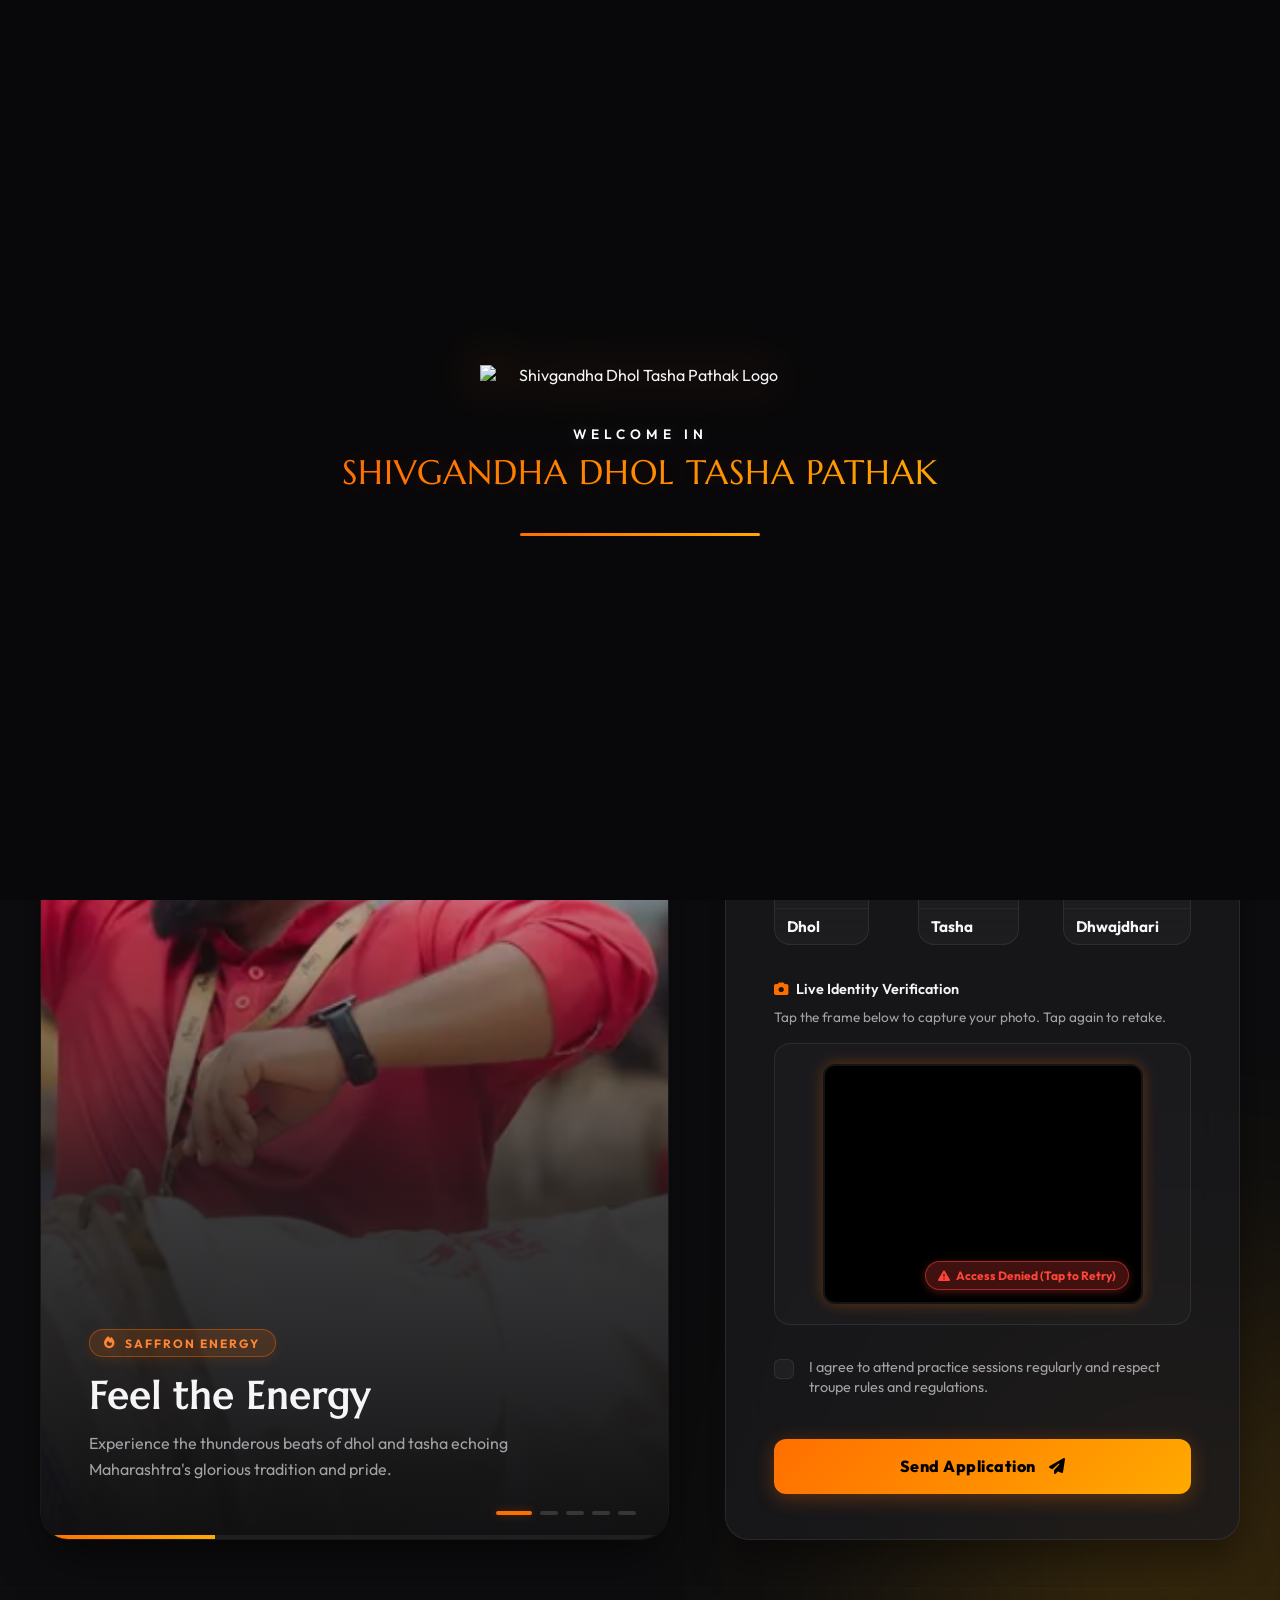
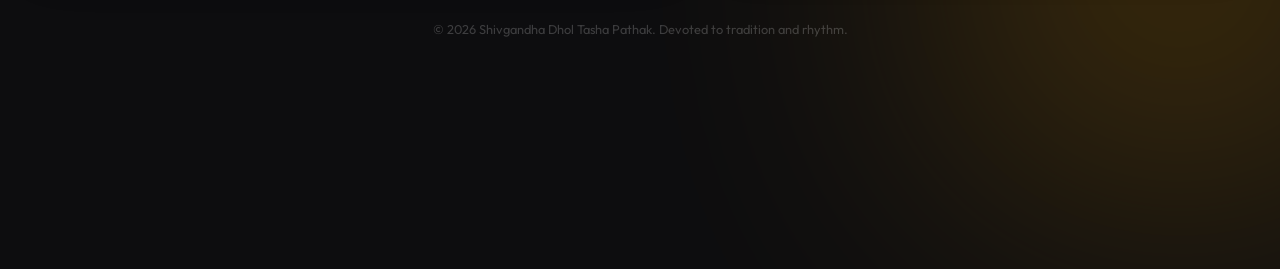
==== public/index.html @ 8b57961d "feat: add premium interactive image carousel to homepage" ====
<!DOCTYPE html>
<html lang="en">
<head>
    <meta charset="UTF-8">
    <meta name="viewport" content="width=device-width, initial-scale=1.0">
    <title>Shivgandha Dhol Tasha Pathak - Enrollment</title>
    <!-- PWA Config -->
    <link rel="manifest" href="/manifest.json">
    <meta name="theme-color" content="#ff6f00">
    <meta name="apple-mobile-web-app-capable" content="yes">
    <meta name="apple-mobile-web-app-status-bar-style" content="black-translucent">
    <meta name="apple-mobile-web-app-title" content="Shivgandha">
    <link rel="apple-touch-icon" href="images/logo.png">
    
    <!-- Google Fonts for Traditional & Modern mix -->
    <link rel="preconnect" href="https://fonts.googleapis.com">
    <link rel="preconnect" href="https://fonts.gstatic.com" crossorigin>
    <link href="https://fonts.googleapis.com/css2?family=Marcellus&family=Outfit:wght@300;400;600;800&display=swap" rel="stylesheet">
    <!-- FontAwesome for icons -->
    <link rel="stylesheet" href="https://cdnjs.cloudflare.com/ajax/libs/font-awesome/6.4.0/css/all.min.css">
    <link rel="stylesheet" href="style.css">
</head>
<body>
    <!-- Preloader Screen -->
    <div id="preloader">
        <div class="preloader-content">
            <div class="preloader-visual">
                <img src="images/logo.png" alt="Shivgandha Dhol Tasha Pathak Logo" class="preloader-logo">
            </div>
            <h1 class="welcome-text">
                <span class="welcome-sub">welcome in</span>
                <span class="welcome-main">SHIVGANDHA DHOL TASHA PATHAK</span>
            </h1>
            <div class="preloader-bar">
                <div class="preloader-bar-fill"></div>
            </div>
        </div>
    </div>

    <!-- Background Animated Elements -->
    <div class="bg-glow orange-glow"></div>
    <div class="bg-glow gold-glow"></div>

    <!-- Navigation -->
    <nav>
        <div class="nav-container">
            <div class="logo">
                <img src="images/logo.png" alt="Shivgandha Logo" class="nav-logo">
                <span class="logo-text">SHIVGANDHA</span>
            </div>
            <a href="admin.html" class="admin-link">
                <i class="fa-solid fa-user-shield"></i> <span>Admin Portal</span>
            </a>
        </div>
    </nav>

    <!-- Main Container -->
    <main class="container">
        <div class="homepage-layout">
            <!-- Left Column: Carousel -->
            <div class="carousel-section">
                <div class="hero-carousel" id="homepage-carousel">
                    <!-- Carousel Slides -->
                    <div class="carousel-slides">
                        <!-- Slide 1 -->
                        <div class="carousel-slide active">
                            <img src="images/carousel-1.png" alt="Shivgandha Dhol Player">
                            <div class="slide-overlay">
                                <div class="slide-content">
                                    <span class="slide-tag"><i class="fa-solid fa-fire"></i> Saffron Energy</span>
                                    <h3>Feel the Energy</h3>
                                    <p>Experience the thunderous beats of dhol and tasha echoing Maharashtra's glorious tradition and pride.</p>
                                </div>
                            </div>
                        </div>

                        <!-- Slide 2 -->
                        <div class="carousel-slide">
                            <img src="images/carousel-2.png" alt="Shivgandha Tasha Player">
                            <div class="slide-overlay">
                                <div class="slide-content">
                                    <span class="slide-tag"><i class="fa-solid fa-drum"></i> Rhythmic Beats</span>
                                    <h3>Rhythms of Shivgandha</h3>
                                    <p>Devoted to heritage and rhythmic synchronization that ignites the heart and soul of the crowd.</p>
                                </div>
                            </div>
                        </div>

                        <!-- Slide 3 -->
                        <div class="carousel-slide">
                            <img src="images/carousel-3.png" alt="Shivgandha Troupe Member">
                            <div class="slide-overlay">
                                <div class="slide-content">
                                    <span class="slide-tag"><i class="fa-solid fa-award"></i> Cultural Legacy</span>
                                    <h3>Join the Brotherhood</h3>
                                    <p>Become part of a tight-knit family of traditional musicians, learning and performing at grand stages.</p>
                                </div>
                            </div>
                        </div>

                        <!-- Slide 4 -->
                        <div class="carousel-slide">
                            <img src="images/carousel-4.png" alt="Shivgandha Narayanakar Dhol">
                            <div class="slide-overlay">
                                <div class="slide-content">
                                    <span class="slide-tag"><i class="fa-solid fa-meteor"></i> Power of Beats</span>
                                    <h3>Drum with Passion</h3>
                                    <p>Unleash your passion, master the beats of standard talas, and play with absolute synchronization.</p>
                                </div>
                            </div>
                        </div>

                        <!-- Slide 5 -->
                        <div class="carousel-slide">
                            <img src="images/carousel-5.png" alt="Shivgandha Women Dhol Pathak">
                            <div class="slide-overlay">
                                <div class="slide-content">
                                    <span class="slide-tag"><i class="fa-solid fa-users"></i> Unity & Pride</span>
                                    <h3>Together in Rhythm</h3>
                                    <p>Celebrating Maharashtrian cultural heritage together as one massive, passionate family.</p>
                                </div>
                            </div>
                        </div>
                    </div>
                    
                    <!-- Navigation Controls -->
                    <button type="button" class="carousel-control prev" aria-label="Previous Slide">
                        <i class="fa-solid fa-chevron-left"></i>
                    </button>
                    <button type="button" class="carousel-control next" aria-label="Next Slide">
                        <i class="fa-solid fa-chevron-right"></i>
                    </button>
                    
                    <!-- Autoplay Progress Indicator -->
                    <div class="carousel-progress-bar">
                        <div class="carousel-progress-fill" id="carousel-progress"></div>
                    </div>

                    <!-- Slide Bullet Indicators -->
                    <div class="carousel-indicators">
                        <span class="indicator active" data-slide="0"></span>
                        <span class="indicator" data-slide="1"></span>
                        <span class="indicator" data-slide="2"></span>
                        <span class="indicator" data-slide="3"></span>
                        <span class="indicator" data-slide="4"></span>
                    </div>
                </div>
            </div>

            <!-- Right Column: Enrollment Form -->
            <div class="form-section">
                <div class="enrollment-card">
                    <div class="card-header">
                        <h2>Join the Legacy</h2>
                        <h1>SHIVGANDHA DHOL TASHA PATHAK</h1>
                        <p>Register yourself to be a part of Maharashtra's grandest traditional musical troupe. Feel the energy, drum the beats!</p>
                    </div>

                    <!-- Form -->
                    <form id="enrollment-form" novalidate>
                        <!-- Name Input -->
                        <div class="input-group">
                            <label for="name"><i class="fa-solid fa-user"></i> Full Name</label>
                            <input type="text" id="name" name="name" placeholder="Enter your full name" required autocomplete="off">
                            <span class="error-msg" id="name-error">Please enter your name</span>
                        </div>

                        <!-- WhatsApp Contact Input -->
                        <div class="input-group">
                            <label for="contact"><i class="fa-brands fa-whatsapp"></i> WhatsApp Number</label>
                            <input type="tel" id="contact" name="contact" placeholder="Enter 10-digit number" required autocomplete="off" maxlength="10">
                            <span class="error-msg" id="contact-error">Please enter a valid 10-digit WhatsApp number</span>
                        </div>

                        <!-- Age & Gender Row -->
                        <div class="form-row">
                            <!-- Age Input -->
                            <div class="input-group age-group">
                                <label for="age"><i class="fa-solid fa-calendar-days"></i> Age</label>
                                <input type="number" id="age" name="age" min="10" max="80" placeholder="Age" required>
                                <span class="error-msg" id="age-error">Age (10 - 80)</span>
                            </div>

                            <!-- Gender Selection -->
                            <div class="input-group gender-group">
                                <label><i class="fa-solid fa-venus-mars"></i> Gender</label>
                                <div class="gender-options">
                                    <label class="gender-radio">
                                        <input type="radio" name="gender" value="Male" required checked>
                                        <span class="radio-btn">Male</span>
                                    </label>
                                    <label class="gender-radio">
                                        <input type="radio" name="gender" value="Female">
                                        <span class="radio-btn">Female</span>
                                    </label>
                                </div>
                            </div>
                        </div>

                        <!-- Parent's Number & Blood Group Row -->
                        <div class="form-row">
                            <!-- Parent Number Input -->
                            <div class="input-group parent-group">
                                <label for="parent-contact"><i class="fa-solid fa-phone"></i> Parent's Number</label>
                                <input type="tel" id="parent-contact" name="parentContact" placeholder="Enter 10-digit number" required autocomplete="off" maxlength="10">
                                <span class="error-msg" id="parent-contact-error">Please enter a valid 10-digit number</span>
                            </div>

                            <!-- Blood Group Dropdown -->
                            <div class="input-group blood-group">
                                <label for="blood-group"><i class="fa-solid fa-droplet"></i> Blood Group</label>
                                <select id="blood-group" name="bloodGroup" required>
                                    <option value="" disabled selected>Select</option>
                                    <option value="A+">A+</option>
                                    <option value="A-">A-</option>
                                    <option value="B+">B+</option>
                                    <option value="B-">B-</option>
                                    <option value="AB+">AB+</option>
                                    <option value="AB-">AB-</option>
                                    <option value="O+">O+</option>
                                    <option value="O-">O-</option>
                                </select>
                                <span class="error-msg" id="blood-group-error">Please select blood group</span>
                            </div>
                        </div>

                        <!-- Instrument Selection with Photos -->
                        <div class="input-group">
                            <label><i class="fa-solid fa-drum"></i> Choose Instrument</label>
                            <div class="instrument-selector-grid">
                                <label class="instrument-card-option">
                                    <input type="radio" name="instrument" value="Dhol" required>
                                    <div class="instrument-card-content">
                                        <div class="instrument-image-container">
                                            <img src="images/dhol.jpg" alt="Dhol Player">
                                        </div>
                                        <div class="instrument-info">
                                            <span class="instrument-title">Dhol</span>
                                        </div>
                                        <div class="checked-badge"><i class="fa-solid fa-circle-check"></i></div>
                                    </div>
                                </label>
                                <label class="instrument-card-option">
                                    <input type="radio" name="instrument" value="Tasha" required>
                                    <div class="instrument-card-content">
                                        <div class="instrument-image-container">
                                            <img src="images/tasha.jpg" alt="Tasha Player">
                                        </div>
                                        <div class="instrument-info">
                                            <span class="instrument-title">Tasha</span>
                                        </div>
                                        <div class="checked-badge"><i class="fa-solid fa-circle-check"></i></div>
                                    </div>
                                </label>
                                <label class="instrument-card-option">
                                    <input type="radio" name="instrument" value="Dhwajdhari" required>
                                    <div class="instrument-card-content">
                                        <div class="instrument-image-container">
                                            <img src="images/dhwajdhari.jpg" alt="Dhwajdhari Player">
                                        </div>
                                        <div class="instrument-info">
                                            <span class="instrument-title">Dhwajdhari</span>
                                        </div>
                                        <div class="checked-badge"><i class="fa-solid fa-circle-check"></i></div>
                                    </div>
                                </label>
                            </div>
                            <span class="error-msg" id="instrument-error">Please select an instrument</span>
                        </div>

                        <!-- Live Identity Verification (Camera) -->
                        <div class="input-group camera-verification-group" id="camera-section">
                            <label><i class="fa-solid fa-camera"></i> Live Identity Verification</label>
                            <p class="camera-info-text">Tap the frame below to capture your photo. Tap again to retake.</p>
                            
                            <div class="camera-widget-container">
                                <!-- Unified Interactive Frame -->
                                <div class="video-preview-wrapper active" id="camera-container-box" style="cursor: pointer; width: 100%; max-width: 320px; height: 240px; border-radius: 12px; border: 2px solid var(--border-color); overflow: hidden; position: relative; background: #000; display: flex; justify-content: center; align-items: center; box-shadow: 0 0 15px var(--saffron-glow);">
                                    <!-- Live Video Stream -->
                                    <video id="camera-stream" autoplay playsinline muted style="width: 100%; height: 100%; object-fit: cover; transform: scaleX(-1); display: block;"></video>
                                    
                                    <!-- Captured Image overlay (hidden initially) -->
                                    <img id="captured-photo" alt="Captured Identity Preview" style="width: 100%; height: 100%; object-fit: cover; display: none; position: absolute; top: 0; left: 0; z-index: 15;">
                                    
                                    <!-- Scanner guide overlay -->
                                    <div class="scanner-guide" id="scanner-overlay" style="position: absolute; top: 0; left: 0; width: 100%; height: 100%; pointer-events: none; display: flex; justify-content: center; align-items: center; z-index: 10;">
                                        <div class="scan-frame"></div>
                                        <div class="scan-laser"></div>
                                    </div>
                                    
                                    <!-- Floating Status Badge -->
                                    <div class="captured-badge-label" id="camera-status-badge" style="position: absolute; bottom: 12px; right: 12px; z-index: 20; background: rgba(0, 0, 0, 0.65); backdrop-filter: blur(4px); border: 1px solid var(--gold-glow); color: var(--gold); padding: 0.35rem 0.75rem; border-radius: 50px; font-size: 0.75rem; font-weight: 700; display: flex; align-items: center; gap: 0.35rem; pointer-events: none; transition: all 0.3s ease;">
                                        <i class="fa-solid fa-hand-pointer"></i> Tap to Capture
                                    </div>
                                </div>

                                <!-- Hidden canvas for capturing frame -->
                                <canvas id="capture-canvas" style="display: none;"></canvas>
                            </div>
                            
                            <!-- Hidden input to store image data URL -->
                            <input type="hidden" id="photo-data" name="photo" required>
                            <span class="error-msg" id="photo-error">Identity verification photo is required</span>
                        </div>

                        <!-- Terms and Conditions -->
                        <div class="input-group terms-group">
                            <label class="checkbox-container">
                                <input type="checkbox" id="terms" name="terms" required>
                                <span class="checkmark"></span>
                                <span class="terms-text">I agree to attend practice sessions regularly and respect troupe rules and regulations.</span>
                            </label>
                            <span class="error-msg" id="terms-error">You must accept the terms to enroll</span>
                        </div>

                        <!-- Submit Button -->
                        <button type="submit" class="submit-btn" id="submit-btn">
                            <span>Send Application</span>
                            <i class="fa-solid fa-paper-plane"></i>
                        </button>
                    </form>
                </div>
            </div>
        </div>
    </main>

    <!-- Success Modal Popup -->
    <div class="modal-overlay" id="success-modal">
        <div class="success-card">
            <div class="success-icon-wrapper">
                <div class="success-circle">
                    <i class="fa-solid fa-check"></i>
                </div>
                <!-- Saffron flag animation background -->
                <span class="decor-flag">🚩</span>
            </div>
            <h2>Jai Shivray!</h2>
            <h3>Thanks for enrolling in SHIVGANDHA DHOL TASHA PATHAK</h3>
            <p>Your application has been received successfully. Our troupe coordinators will contact you soon for the practice schedule.</p>
            <button class="modal-close-btn" id="close-modal-btn">Har Har Mahadev!</button>
        </div>
    </div>

    <!-- Footer -->
    <footer>
        <p>&copy; 2026 Shivgandha Dhol Tasha Pathak. Devoted to tradition and rhythm.</p>
    </footer>

    <script src="main.js"></script>
</body>
</html>
---- public/style.css ----
/* Base Variables & Theme */
:root {
    --bg-dark: #0d0d0f;
    --card-bg: rgba(26, 26, 30, 0.75);
    --border-color: rgba(255, 255, 255, 0.08);
    --text-primary: #f5f5f7;
    --text-secondary: #a1a1a6;
    
    /* Troupe Colors */
    --saffron: #ff6f00;
    --saffron-glow: rgba(255, 111, 0, 0.3);
    --gold: #ffaa00;
    --gold-glow: rgba(255, 170, 0, 0.15);
    
    --success-green: #30d158;
    --error-red: #ff453a;
    
    --font-primary: 'Outfit', sans-serif;
    --font-heading: 'Marcellus', serif;
}

/* Reset and Core Layout */
* {
    margin: 0;
    padding: 0;
    box-sizing: border-box;
    font-family: var(--font-primary);
}

body {
    background-color: var(--bg-dark);
    color: var(--text-primary);
    min-height: 100vh;
    display: flex;
    flex-direction: column;
    overflow-x: hidden;
    position: relative;
}

/* Background Glowing Accents */
.bg-glow {
    position: absolute;
    width: 600px;
    height: 600px;
    border-radius: 50%;
    filter: blur(140px);
    pointer-events: none;
    z-index: 0;
    opacity: 0.45;
}

.orange-glow {
    background: radial-gradient(circle, var(--saffron) 0%, transparent 70%);
    top: -200px;
    left: -200px;
    animation: pulse-glow 10s infinite alternate;
}

.gold-glow {
    background: radial-gradient(circle, var(--gold) 0%, transparent 70%);
    bottom: -200px;
    right: -200px;
    animation: pulse-glow 8s infinite alternate-reverse;
}

@keyframes pulse-glow {
    0% { transform: scale(1) translate(0, 0); opacity: 0.35; }
    100% { transform: scale(1.15) translate(40px, 30px); opacity: 0.55; }
}

/* Navigation Bar */
nav {
    background: rgba(13, 13, 15, 0.8);
    backdrop-filter: blur(12px);
    -webkit-backdrop-filter: blur(12px);
    border-bottom: 1px solid var(--border-color);
    position: sticky;
    top: 0;
    z-index: 100;
    width: 100%;
}

.nav-container {
    max-width: 1200px;
    margin: 0 auto;
    padding: 1rem 2rem;
    display: flex;
    justify-content: space-between;
    align-items: center;
}

.logo {
    display: flex;
    align-items: center;
    gap: 0.5rem;
}

.nav-logo {
    height: 38px;
    width: auto;
    object-fit: contain;
    filter: drop-shadow(0 0 5px rgba(255, 111, 0, 0.35));
    margin-right: 0.15rem;
}

.logo-text {
    font-family: var(--font-heading);
    font-size: 1.7rem;
    letter-spacing: 2px;
    font-weight: bold;
    background: linear-gradient(135deg, var(--saffron), var(--gold));
    -webkit-background-clip: text;
    -webkit-text-fill-color: transparent;
    text-shadow: 0 0 30px rgba(255, 111, 0, 0.2);
}

.admin-link {
    text-decoration: none;
    color: var(--text-primary);
    background: rgba(255, 255, 255, 0.05);
    padding: 0.5rem 1.2rem;
    border-radius: 50px;
    border: 1px solid var(--border-color);
    font-size: 0.9rem;
    font-weight: 600;
    transition: all 0.3s cubic-bezier(0.4, 0, 0.2, 1);
    display: flex;
    align-items: center;
    gap: 0.5rem;
}

.admin-link:hover {
    background: var(--saffron);
    border-color: var(--saffron);
    box-shadow: 0 4px 15px var(--saffron-glow);
    transform: translateY(-2px);
}

/* Main Container & Card */
.container {
    flex: 1;
    display: flex;
    justify-content: center;
    align-items: center;
    padding: 3rem 1.5rem;
    z-index: 10;
}

.enrollment-card {
    background: var(--card-bg);
    backdrop-filter: blur(20px);
    -webkit-backdrop-filter: blur(20px);
    border: 1px solid var(--border-color);
    border-radius: 24px;
    width: 100%;
    max-width: 580px;
    padding: 2.8rem 3rem;
    box-shadow: 0 20px 40px rgba(0, 0, 0, 0.4);
    position: relative;
    overflow: hidden;
}

.enrollment-card::before {
    content: '';
    position: absolute;
    top: 0;
    left: 0;
    width: 100%;
    height: 4px;
    background: linear-gradient(90deg, var(--saffron), var(--gold));
}

.card-header {
    text-align: center;
    margin-bottom: 2.5rem;
}

.card-header h2 {
    font-size: 0.9rem;
    text-transform: uppercase;
    letter-spacing: 4px;
    color: var(--gold);
    margin-bottom: 0.4rem;
    font-weight: 600;
}

.card-header h1 {
    font-family: var(--font-heading);
    font-size: 2.2rem;
    margin-bottom: 1rem;
    font-weight: 500;
    letter-spacing: 1px;
}

.card-header p {
    color: var(--text-secondary);
    font-size: 0.95rem;
    line-height: 1.5;
}

/* Form Styling */
.input-group {
    margin-bottom: 1.6rem;
    display: flex;
    flex-direction: column;
    position: relative;
}

.input-group label {
    font-size: 0.9rem;
    font-weight: 600;
    color: var(--text-primary);
    margin-bottom: 0.6rem;
    display: flex;
    align-items: center;
    gap: 0.5rem;
}

.input-group label i {
    color: var(--saffron);
}

.input-group input[type="text"],
.input-group input[type="number"],
.input-group input[type="tel"],
.input-group select {
    background: rgba(255, 255, 255, 0.04);
    border: 1px solid var(--border-color);
    border-radius: 12px;
    padding: 0.9rem 1.2rem;
    color: var(--text-primary);
    font-size: 1rem;
    width: 100%;
    transition: all 0.3s ease;
    outline: none;
}

.input-group input[type="text"]::placeholder,
.input-group input[type="number"]::placeholder,
.input-group input[type="tel"]::placeholder {
    color: rgba(255, 255, 255, 0.25);
}

.input-group input[type="text"]:focus,
.input-group input[type="number"]:focus,
.input-group input[type="tel"]:focus,
.input-group select:focus {
    background: rgba(255, 255, 255, 0.07);
    border-color: var(--saffron);
    box-shadow: 0 0 0 4px var(--saffron-glow);
}

/* Two-column layout */
.form-row {
    display: flex;
    gap: 1.5rem;
}

.age-group {
    flex: 0.35;
}

.gender-group {
    flex: 0.65;
}

.parent-group {
    flex: 0.65;
}

.blood-group {
    flex: 0.35;
}

/* Gender Selection Styles */
.gender-options {
    display: flex;
    gap: 0.75rem;
    height: 100%;
}

.gender-radio {
    flex: 1;
    cursor: pointer;
}

.gender-radio input[type="radio"] {
    display: none;
}

.gender-radio .radio-btn {
    display: flex;
    justify-content: center;
    align-items: center;
    background: rgba(255, 255, 255, 0.04);
    border: 1px solid var(--border-color);
    color: var(--text-secondary);
    border-radius: 12px;
    padding: 0.9rem 1rem;
    font-size: 0.95rem;
    font-weight: 600;
    text-align: center;
    transition: all 0.3s cubic-bezier(0.4, 0, 0.2, 1);
    user-select: none;
}

.gender-radio input[type="radio"]:checked + .radio-btn {
    background: rgba(255, 111, 0, 0.12);
    border-color: var(--saffron);
    color: var(--saffron);
    box-shadow: 0 0 10px rgba(255, 111, 0, 0.1);
}

/* Instrument Visual Cards Selector */
.instrument-selector-grid {
    display: grid;
    grid-template-columns: repeat(3, 1fr);
    gap: 1rem;
    width: 100%;
}

.instrument-card-option {
    cursor: pointer;
    position: relative;
    display: block;
}

.instrument-card-option input[type="radio"] {
    position: absolute;
    opacity: 0;
    width: 0;
    height: 0;
}

.instrument-card-content {
    background: rgba(255, 255, 255, 0.03);
    border: 1px solid var(--border-color);
    border-radius: 16px;
    overflow: hidden;
    transition: all 0.3s cubic-bezier(0.4, 0, 0.2, 1);
    position: relative;
    height: 100%;
    display: flex;
    flex-direction: column;
}

.instrument-card-option:hover .instrument-card-content {
    background: rgba(255, 255, 255, 0.06);
    border-color: rgba(255, 111, 0, 0.4);
    transform: translateY(-2px);
}

.instrument-image-container {
    width: 100%;
    height: 75px; /* Decreased size */
    overflow: hidden;
    position: relative;
    border-bottom: 1px solid rgba(255, 255, 255, 0.05);
}

.instrument-image-container img {
    width: 100%;
    height: 100%;
    object-fit: cover;
    transition: transform 0.5s ease;
}

.instrument-card-option:hover .instrument-image-container img {
    transform: scale(1.08);
}

.instrument-info {
    padding: 0.5rem 0.75rem; /* Decreased padding */
    display: flex;
    flex-direction: column;
    gap: 0.15rem;
}

.instrument-title {
    font-size: 0.95rem; /* Decreased font size */
    font-weight: 700;
    color: var(--text-primary);
}

.instrument-desc {
    font-size: 0.75rem;
    color: var(--text-secondary);
    line-height: 1.3;
}

.checked-badge {
    position: absolute;
    top: 8px;
    right: 8px;
    background: rgba(13, 13, 15, 0.85);
    border-radius: 50%;
    width: 24px;
    height: 24px;
    display: flex;
    justify-content: center;
    align-items: center;
    color: var(--text-secondary);
    border: 1px solid var(--border-color);
    font-size: 0.85rem;
    opacity: 0;
    transform: scale(0.8);
    transition: all 0.3s cubic-bezier(0.34, 1.56, 0.64, 1);
    z-index: 5;
}

.instrument-card-option input[type="radio"]:checked + .instrument-card-content {
    background: rgba(255, 111, 0, 0.08);
    border-color: var(--saffron);
    box-shadow: 0 0 15px var(--saffron-glow);
}

.instrument-card-option input[type="radio"]:checked + .instrument-card-content .instrument-title {
    color: var(--saffron);
}

.instrument-card-option input[type="radio"]:checked + .instrument-card-content .checked-badge {
    opacity: 1;
    transform: scale(1);
    color: var(--saffron);
    border-color: var(--saffron);
    background: #000;
}

/* Checkbox (Terms and Conditions) */
.terms-group {
    margin-top: 1rem;
    margin-bottom: 2rem;
}

.checkbox-container {
    display: flex;
    align-items: flex-start;
    position: relative;
    padding-left: 2.2rem;
    cursor: pointer;
    font-size: 0.85rem;
    line-height: 1.4;
    color: var(--text-secondary);
    user-select: none;
}

.checkbox-container input {
    position: absolute;
    opacity: 0;
    cursor: pointer;
    height: 0;
    width: 0;
}

.checkmark {
    position: absolute;
    top: 2px;
    left: 0;
    height: 1.25rem;
    width: 1.25rem;
    background-color: rgba(255, 255, 255, 0.04);
    border: 1px solid var(--border-color);
    border-radius: 6px;
    transition: all 0.3s ease;
}

.checkbox-container:hover input ~ .checkmark {
    background-color: rgba(255, 255, 255, 0.08);
    border-color: rgba(255, 255, 255, 0.2);
}

.checkbox-container input:checked ~ .checkmark {
    background-color: var(--saffron);
    border-color: var(--saffron);
}

.checkmark:after {
    content: "";
    position: absolute;
    display: none;
}

.checkbox-container input:checked ~ .checkmark:after {
    display: block;
}

.checkbox-container .checkmark:after {
    left: 7px;
    top: 3px;
    width: 4px;
    height: 8px;
    border: solid white;
    border-width: 0 2px 2px 0;
    transform: rotate(45deg);
}

.terms-text {
    color: var(--text-secondary);
    font-weight: normal;
    display: inline-block;
}

/* Submit Button */
.submit-btn {
    background: linear-gradient(135deg, var(--saffron), var(--gold));
    border: none;
    color: #000;
    font-size: 1rem;
    font-weight: 800;
    padding: 1.1rem 2rem;
    border-radius: 12px;
    cursor: pointer;
    display: flex;
    justify-content: center;
    align-items: center;
    gap: 0.8rem;
    width: 100%;
    transition: all 0.3s cubic-bezier(0.4, 0, 0.2, 1);
    box-shadow: 0 4px 20px var(--saffron-glow);
    letter-spacing: 0.5px;
}

.submit-btn:hover {
    transform: translateY(-2px);
    box-shadow: 0 8px 30px rgba(255, 111, 0, 0.5);
    filter: brightness(1.1);
}

.submit-btn:active {
    transform: translateY(1px);
}

/* Error Messages styling */
.error-msg {
    color: var(--error-red);
    font-size: 0.75rem;
    margin-top: 0.4rem;
    display: none;
    font-weight: 500;
}

.input-group.invalid input[type="text"],
.input-group.invalid input[type="number"],
.input-group.invalid input[type="tel"],
.input-group.invalid select {
    border-color: var(--error-red);
    box-shadow: 0 0 0 4px rgba(255, 69, 58, 0.15);
}

.input-group.invalid .error-msg {
    display: block;
}

.terms-group.invalid .checkmark {
    border-color: var(--error-red);
    background-color: rgba(255, 69, 58, 0.05);
}

/* Success Modal Overlay */
.modal-overlay {
    position: fixed;
    top: 0;
    left: 0;
    width: 100%;
    height: 100%;
    background: rgba(13, 13, 15, 0.85);
    backdrop-filter: blur(12px);
    -webkit-backdrop-filter: blur(12px);
    z-index: 1000;
    display: flex;
    justify-content: center;
    align-items: center;
    opacity: 0;
    pointer-events: none;
    transition: opacity 0.4s ease;
}

.modal-overlay.active {
    opacity: 1;
    pointer-events: all;
}

.success-card {
    background: var(--card-bg);
    border: 1px solid var(--border-color);
    border-radius: 24px;
    max-width: 460px;
    width: 90%;
    padding: 3rem 2rem;
    text-align: center;
    box-shadow: 0 30px 60px rgba(0, 0, 0, 0.5);
    transform: scale(0.85);
    transition: transform 0.4s cubic-bezier(0.34, 1.56, 0.64, 1);
    position: relative;
    overflow: hidden;
}

.modal-overlay.active .success-card {
    transform: scale(1);
}

.success-card::before {
    content: '';
    position: absolute;
    top: 0;
    left: 0;
    width: 100%;
    height: 4px;
    background: linear-gradient(90deg, var(--saffron), var(--gold));
}

.success-icon-wrapper {
    position: relative;
    display: inline-block;
    margin-bottom: 2rem;
}

.success-circle {
    width: 72px;
    height: 72px;
    background: linear-gradient(135deg, var(--saffron), var(--gold));
    border-radius: 50%;
    display: flex;
    justify-content: center;
    align-items: center;
    font-size: 2.2rem;
    color: #000;
    box-shadow: 0 0 30px var(--saffron-glow);
    z-index: 2;
    position: relative;
}

.decor-flag {
    position: absolute;
    font-size: 2rem;
    top: -20px;
    right: -25px;
    z-index: 1;
    transform: rotate(15deg);
    animation: wave-flag 2s infinite ease-in-out;
}

.success-card h2 {
    font-family: var(--font-heading);
    color: var(--gold);
    font-size: 1.8rem;
    margin-bottom: 0.8rem;
}

.success-card h3 {
    font-size: 1.25rem;
    font-weight: 800;
    margin-bottom: 1.2rem;
    line-height: 1.4;
    color: var(--text-primary);
}

.success-card p {
    color: var(--text-secondary);
    font-size: 0.95rem;
    line-height: 1.6;
    margin-bottom: 2rem;
}

.modal-close-btn {
    background: rgba(255, 255, 255, 0.05);
    border: 1px solid var(--border-color);
    color: var(--text-primary);
    font-size: 0.95rem;
    font-weight: 600;
    padding: 0.8rem 2rem;
    border-radius: 12px;
    cursor: pointer;
    width: 100%;
    transition: all 0.3s ease;
}

.modal-close-btn:hover {
    background: rgba(255, 111, 0, 0.15);
    border-color: var(--saffron);
    color: var(--saffron);
    box-shadow: 0 0 15px rgba(255, 111, 0, 0.15);
}

/* Footer styling */
footer {
    text-align: center;
    padding: 2rem;
    color: rgba(255, 255, 255, 0.2);
    font-size: 0.8rem;
    border-top: 1px solid rgba(255, 255, 255, 0.02);
    margin-top: auto;
    z-index: 10;
}

/* Responsive details */
@media (max-width: 580px) {
    .enrollment-card {
        padding: 2.5rem 1.75rem;
        border-radius: 18px;
    }
    
    .form-row {
        flex-direction: column;
        gap: 0;
    }
    
    .age-group {
        flex: 1;
    }
    
    .gender-group {
        flex: 1;
        margin-top: 0.5rem;
    }

    .parent-group {
        flex: 1;
        margin-top: 0.5rem;
    }

    .blood-group {
        flex: 1;
        margin-top: 0.5rem;
    }
    
    .card-header h1 {
        font-size: 1.8rem;
    }

    .instrument-selector-grid {
        grid-template-columns: repeat(auto-fit, minmax(130px, 1fr));
        gap: 0.85rem;
    }
}

@media (max-width: 480px) {
    .nav-container {
        padding: 0.8rem 1rem;
    }
    .logo-text {
        font-size: 1.35rem;
        letter-spacing: 1px;
    }
    .admin-link {
        padding: 0.45rem 0.85rem;
        font-size: 0.8rem;
    }
    .enrollment-card {
        padding: 1.75rem 1.25rem;
        border-radius: 14px;
    }
    .card-header h1 {
        font-size: 1.6rem;
    }
    .card-header p {
        font-size: 0.85rem;
    }
    .success-card {
        padding: 2.2rem 1.25rem;
    }
    .success-card h2 {
        font-size: 1.5rem;
    }
    .success-card h3 {
        font-size: 1.1rem;
    }
    .success-card p {
        font-size: 0.85rem;
        margin-bottom: 1.5rem;
    }
    .instrument-image-container {
        height: 85px;
    }
}

@media (max-width: 380px) {
    .nav-container {
        padding: 0.75rem 0.75rem;
    }
    .logo-text {
        font-size: 1.15rem;
    }
    .admin-link span {
        display: none;
    }
    .admin-link {
        padding: 0.55rem;
        border-radius: 50%;
        width: 36px;
        height: 36px;
        display: flex;
        justify-content: center;
        align-items: center;
    }
    .admin-link i {
        margin: 0;
        font-size: 0.95rem;
    }
}

/* Preloader styles */
#preloader {
    position: fixed;
    top: 0;
    left: 0;
    width: 100vw;
    height: 100vh;
    background: #08080a;
    display: flex;
    justify-content: center;
    align-items: center;
    z-index: 99999;
    opacity: 1;
    visibility: visible;
    transition: opacity 0.6s cubic-bezier(0.25, 1, 0.5, 1), visibility 0.6s;
}

#preloader.loaded {
    opacity: 0;
    visibility: hidden;
    pointer-events: none;
}

.preloader-content {
    display: flex;
    flex-direction: column;
    align-items: center;
    gap: 1.5rem;
    text-align: center;
}

/* Preloader Visual Layout */
.preloader-visual {
    position: relative;
    display: flex;
    justify-content: center;
    align-items: center;
    margin-bottom: 1rem;
}

.preloader-logo {
    width: 320px;
    max-width: 85vw;
    height: auto;
    filter: drop-shadow(0 0 15px rgba(255, 111, 0, 0.4));
    animation: logo-entrance 1.4s cubic-bezier(0.25, 1, 0.5, 1) forwards, logo-burn 2.5s infinite alternate ease-in-out 1.4s;
    opacity: 0;
    transform: scale(0.85) translateY(10px);
}

.welcome-text {
    display: flex;
    flex-direction: column;
    gap: 0.5rem;
}

.welcome-sub {
    font-size: 0.85rem;
    font-weight: 600;
    text-transform: uppercase;
    letter-spacing: 5px;
    color: #ffffff;
    text-shadow: 0 0 15px rgba(255, 255, 255, 0.2);
    animation: fade-up-text 1.2s cubic-bezier(0.25, 1, 0.5, 1) forwards;
    opacity: 0;
    transform: translateY(15px);
}

.welcome-main {
    font-family: var(--font-heading);
    font-size: 2.1rem;
    font-weight: 500;
    letter-spacing: 1px;
    background: linear-gradient(135deg, var(--saffron), var(--gold));
    -webkit-background-clip: text;
    -webkit-text-fill-color: transparent;
    text-shadow: 0 0 30px rgba(255, 111, 0, 0.25);
    animation: fade-up-text 1.2s cubic-bezier(0.25, 1, 0.5, 1) 0.3s forwards;
    opacity: 0;
    transform: translateY(15px);
}

.preloader-bar {
    width: 240px;
    height: 3px;
    background: rgba(255, 255, 255, 0.05);
    border-radius: 50px;
    overflow: hidden;
    margin-top: 1rem;
}

.preloader-bar-fill {
    height: 100%;
    width: 0%;
    background: linear-gradient(90deg, var(--saffron), var(--gold));
    box-shadow: 0 0 10px var(--saffron-glow);
    animation: fill-bar 2.2s cubic-bezier(0.1, 0.8, 0.2, 1) forwards;
}

/* Animations Keyframes */
@keyframes logo-entrance {
    to {
        opacity: 1;
        transform: scale(1) translateY(0);
        filter: drop-shadow(0 0 25px rgba(255, 111, 0, 0.65));
    }
}

@keyframes logo-burn {
    0% {
        filter: drop-shadow(0 0 25px rgba(255, 111, 0, 0.65)) brightness(1);
        transform: scale(1);
    }
    100% {
        filter: drop-shadow(0 0 40px rgba(255, 170, 0, 0.85)) brightness(1.18);
        transform: scale(1.04);
    }
}

@keyframes fade-up-text {
    to {
        opacity: 1;
        transform: translateY(0);
    }
}

@keyframes fill-bar {
    to {
        width: 100%;
    }
}

/* Responsive preloader adjustments */
@media (max-width: 580px) {
    .welcome-main {
        font-size: 1.5rem;
        padding: 0 1rem;
        line-height: 1.4;
    }
    .welcome-sub {
        font-size: 0.75rem;
        letter-spacing: 4px;
    }
    .preloader-logo {
        width: 240px;
    }
    .preloader-bar {
        width: 180px;
    }
}

/* Live Camera Identity Verification Styles */
.camera-verification-group {
    margin-top: 1rem;
    margin-bottom: 2rem;
}

.camera-info-text {
    font-size: 0.85rem;
    color: var(--text-secondary);
    margin-bottom: 1rem;
    line-height: 1.4;
}

.camera-widget-container {
    background: rgba(255, 255, 255, 0.02);
    border: 1px solid var(--border-color);
    border-radius: 16px;
    padding: 1.25rem;
    display: flex;
    flex-direction: column;
    align-items: center;
    gap: 1.25rem;
    position: relative;
    overflow: hidden;
}

.video-preview-wrapper,
.photo-preview-wrapper {
    position: relative;
    width: 100%;
    max-width: 320px;
    height: 240px;
    border-radius: 12px;
    border: 2px solid var(--border-color);
    overflow: hidden;
    background: #000;
    display: flex;
    justify-content: center;
    align-items: center;
    box-shadow: inset 0 0 20px rgba(0, 0, 0, 0.8);
    transition: all 0.3s ease;
}

.video-preview-wrapper.active {
    border-color: var(--saffron);
    box-shadow: 0 0 15px var(--saffron-glow);
}

#camera-stream {
    width: 100%;
    height: 100%;
    object-fit: cover;
    transform: scaleX(-1); /* Mirror camera feed */
}

#captured-photo {
    width: 100%;
    height: 100%;
    object-fit: cover;
}

/* Scanner Guide Overlay */
.scanner-guide {
    position: absolute;
    top: 0;
    left: 0;
    width: 100%;
    height: 100%;
    pointer-events: none;
    display: flex;
    justify-content: center;
    align-items: center;
    opacity: 0;
    transition: opacity 0.5s ease;
    z-index: 10;
}

.video-preview-wrapper.active .scanner-guide {
    opacity: 1;
}

.scan-frame {
    width: 160px;
    height: 190px;
    border-radius: 50%;
    border: 2px dashed var(--saffron);
    box-shadow: 0 0 10px var(--saffron-glow), inset 0 0 10px var(--saffron-glow);
    animation: pulse-scan-frame 2s infinite alternate ease-in-out;
}

.scan-laser {
    position: absolute;
    left: 5%;
    width: 90%;
    height: 2px;
    background: linear-gradient(90deg, transparent, var(--saffron), var(--gold), var(--saffron), transparent);
    box-shadow: 0 0 10px var(--saffron), 0 0 20px var(--saffron);
    animation: laser-scan 3.5s infinite ease-in-out;
    opacity: 0.8;
}

/* Pre-activation state overlay */
.camera-prompt-overlay {
    position: absolute;
    top: 0;
    left: 0;
    width: 100%;
    height: 100%;
    background: rgba(13, 13, 15, 0.85);
    display: flex;
    flex-direction: column;
    justify-content: center;
    align-items: center;
    gap: 1.25rem;
    z-index: 20;
    padding: 1.5rem;
    text-align: center;
}

.prompt-icon {
    font-size: 2.5rem;
    color: var(--text-secondary);
    animation: prompt-pulse 2s infinite ease-in-out;
}

.btn-activate-camera {
    background: rgba(255, 111, 0, 0.12);
    border: 1px solid var(--saffron);
    color: var(--saffron);
    padding: 0.7rem 1.4rem;
    font-size: 0.9rem;
    font-weight: 700;
    border-radius: 50px;
    cursor: pointer;
    transition: all 0.3s ease;
    display: flex;
    align-items: center;
    gap: 0.5rem;
    box-shadow: 0 4px 10px rgba(255, 111, 0, 0.1);
}

.btn-activate-camera:hover {
    background: var(--saffron);
    color: #000;
    transform: translateY(-2px);
    box-shadow: 0 6px 18px var(--saffron-glow);
}

/* Capture & Retake Controls */
.camera-controls {
    display: flex;
    gap: 1rem;
    width: 100%;
    justify-content: center;
}

.btn-capture,
.btn-retake {
    border: none;
    font-size: 0.9rem;
    font-weight: 700;
    padding: 0.75rem 1.5rem;
    border-radius: 50px;
    cursor: pointer;
    display: flex;
    align-items: center;
    gap: 0.5rem;
    transition: all 0.3s ease;
    outline: none;
}

.btn-capture {
    background: var(--saffron);
    color: #000;
    box-shadow: 0 4px 12px var(--saffron-glow);
}

.btn-capture:hover {
    background: var(--gold);
    transform: translateY(-2px);
    box-shadow: 0 6px 18px var(--gold-glow);
}

.btn-retake {
    background: rgba(255, 255, 255, 0.05);
    border: 1px solid var(--border-color);
    color: var(--text-primary);
}

.btn-retake:hover {
    background: rgba(255, 255, 255, 0.1);
    transform: translateY(-2px);
}

.captured-badge-label {
    position: absolute;
    bottom: 12px;
    right: 12px;
    background: rgba(48, 209, 88, 0.9);
    backdrop-filter: blur(4px);
    color: #000;
    padding: 0.35rem 0.75rem;
    border-radius: 50px;
    font-size: 0.75rem;
    font-weight: 700;
    display: flex;
    align-items: center;
    gap: 0.35rem;
    box-shadow: 0 2px 8px rgba(48, 209, 88, 0.3);
}

/* Animations */
@keyframes laser-scan {
    0% { top: 10%; }
    50% { top: 85%; }
    100% { top: 10%; }
}

@keyframes pulse-scan-frame {
    0% { opacity: 0.5; border-color: rgba(255, 111, 0, 0.5); box-shadow: 0 0 8px rgba(255, 111, 0, 0.25); }
    100% { opacity: 1; border-color: var(--saffron); box-shadow: 0 0 20px var(--saffron-glow), inset 0 0 12px var(--saffron-glow); }
}

@keyframes prompt-pulse {
    0% { transform: scale(1); opacity: 0.6; }
    50% { transform: scale(1.05); opacity: 1; color: var(--saffron); }
    100% { transform: scale(1); opacity: 0.6; }
}

/* Invalid State styling for camera group */
.camera-verification-group.invalid .camera-widget-container {
    border-color: var(--error-red);
    box-shadow: 0 0 0 4px rgba(255, 69, 58, 0.15);
    background: rgba(255, 69, 58, 0.02);
}

/* ==========================================================================
   Home Page Grid Layout & Interactive Carousel
   ========================================================================== */

.homepage-layout {
    display: grid;
    grid-template-columns: 1.1fr 0.9fr;
    gap: 3.5rem;
    max-width: 1200px;
    width: 100%;
    align-items: stretch;
    z-index: 10;
}

.carousel-section {
    display: flex;
    flex-direction: column;
    justify-content: center;
    position: relative;
}

.hero-carousel {
    position: relative;
    width: 100%;
    height: 100%;
    min-height: 600px;
    border-radius: 28px;
    overflow: hidden;
    border: 1px solid var(--border-color);
    box-shadow: 0 25px 50px -12px rgba(0, 0, 0, 0.6);
    background: #050507;
}

.carousel-slides {
    position: relative;
    width: 100%;
    height: 100%;
}

.carousel-slide {
    position: absolute;
    top: 0;
    left: 0;
    width: 100%;
    height: 100%;
    opacity: 0;
    visibility: hidden;
    transition: opacity 0.8s cubic-bezier(0.4, 0, 0.2, 1), visibility 0.8s cubic-bezier(0.4, 0, 0.2, 1);
    z-index: 1;
}

.carousel-slide.active {
    opacity: 1;
    visibility: visible;
    z-index: 2;
}

.carousel-slide img {
    width: 100%;
    height: 100%;
    object-fit: cover;
    object-position: center;
    transform: scale(1.03);
    transition: transform 6s ease;
}

.carousel-slide.active img {
    transform: scale(1);
}

/* Visual Overlay: Premium Dark-Saffron Gradient */
.slide-overlay {
    position: absolute;
    bottom: 0;
    left: 0;
    width: 100%;
    height: 55%;
    background: linear-gradient(
        to top,
        rgba(13, 13, 15, 0.98) 0%,
        rgba(13, 13, 15, 0.8) 45%,
        rgba(13, 13, 15, 0.3) 75%,
        transparent 100%
    );
    display: flex;
    align-items: flex-end;
    padding: 3.5rem 3rem;
    box-sizing: border-box;
    z-index: 3;
}

.slide-content {
    max-width: 100%;
    transform: translateY(20px);
    opacity: 0;
    transition: transform 0.6s cubic-bezier(0.34, 1.56, 0.64, 1) 0.2s, opacity 0.6s ease 0.2s;
}

.carousel-slide.active .slide-content {
    transform: translateY(0);
    opacity: 1;
}

.slide-tag {
    display: inline-flex;
    align-items: center;
    gap: 0.5rem;
    background: rgba(255, 111, 0, 0.15);
    border: 1px solid rgba(255, 111, 0, 0.4);
    color: #ff8533;
    padding: 0.35rem 0.9rem;
    border-radius: 50px;
    font-size: 0.75rem;
    font-weight: 700;
    letter-spacing: 2px;
    margin-bottom: 1rem;
    text-transform: uppercase;
    box-shadow: 0 4px 12px rgba(255, 111, 0, 0.1);
}

.slide-content h3 {
    font-family: var(--font-heading);
    font-size: 2.4rem;
    font-weight: bold;
    color: var(--text-primary);
    margin-bottom: 0.75rem;
    letter-spacing: 1px;
    line-height: 1.2;
}

.slide-content p {
    color: var(--text-secondary);
    font-size: 1rem;
    line-height: 1.6;
    max-width: 90%;
}

/* Glassmorphic Arrow Controls */
.carousel-control {
    position: absolute;
    top: 50%;
    transform: translateY(-50%);
    width: 48px;
    height: 48px;
    border-radius: 50%;
    background: rgba(255, 255, 255, 0.03);
    backdrop-filter: blur(12px);
    -webkit-backdrop-filter: blur(12px);
    border: 1px solid rgba(255, 255, 255, 0.08);
    color: rgba(255, 255, 255, 0.8);
    display: flex;
    justify-content: center;
    align-items: center;
    cursor: pointer;
    z-index: 10;
    font-size: 1.1rem;
    transition: all 0.3s cubic-bezier(0.4, 0, 0.2, 1);
}

.carousel-control:hover {
    background: var(--saffron);
    border-color: var(--saffron);
    color: #fff;
    box-shadow: 0 0 20px var(--saffron-glow);
}

.carousel-control.prev {
    left: 24px;
}

.carousel-control.next {
    right: 24px;
}

/* Progress Bar for Autoplay Timer */
.carousel-progress-bar {
    position: absolute;
    bottom: 0;
    left: 0;
    width: 100%;
    height: 4px;
    background: rgba(255, 255, 255, 0.06);
    z-index: 10;
}

.carousel-progress-fill {
    height: 100%;
    width: 0%;
    background: linear-gradient(90deg, var(--saffron), var(--gold));
    transition: width 50ms linear;
}

/* Slide Indicators */
.carousel-indicators {
    position: absolute;
    bottom: 24px;
    right: 32px;
    display: flex;
    gap: 8px;
    z-index: 10;
}

.indicator {
    width: 18px;
    height: 4px;
    border-radius: 4px;
    background: rgba(255, 255, 255, 0.15);
    cursor: pointer;
    transition: all 0.3s cubic-bezier(0.4, 0, 0.2, 1);
}

.indicator:hover {
    background: rgba(255, 255, 255, 0.4);
}

.indicator.active {
    background: var(--saffron);
    width: 36px;
    box-shadow: 0 0 10px var(--saffron-glow);
}

/* Responsive Breakpoints */
@media (max-width: 1100px) {
    .homepage-layout {
        grid-template-columns: 1fr;
        gap: 3rem;
        max-width: 620px;
    }

    .carousel-section {
        order: -1; /* Keep carousel at the top */
    }

    .hero-carousel {
        min-height: 480px;
        aspect-ratio: 16/10;
    }
}

@media (max-width: 600px) {
    .hero-carousel {
        min-height: 380px;
        border-radius: 20px;
    }

    .slide-overlay {
        padding: 2rem 1.5rem;
    }

    .slide-content h3 {
        font-size: 1.8rem;
    }

    .slide-content p {
        font-size: 0.9rem;
        max-width: 100%;
    }

    .carousel-control {
        width: 40px;
        height: 40px;
        font-size: 0.95rem;
    }

    .carousel-control.prev {
        left: 12px;
    }

    .carousel-control.next {
        right: 12px;
    }

    .carousel-indicators {
        bottom: 16px;
        right: 20px;
    }
}
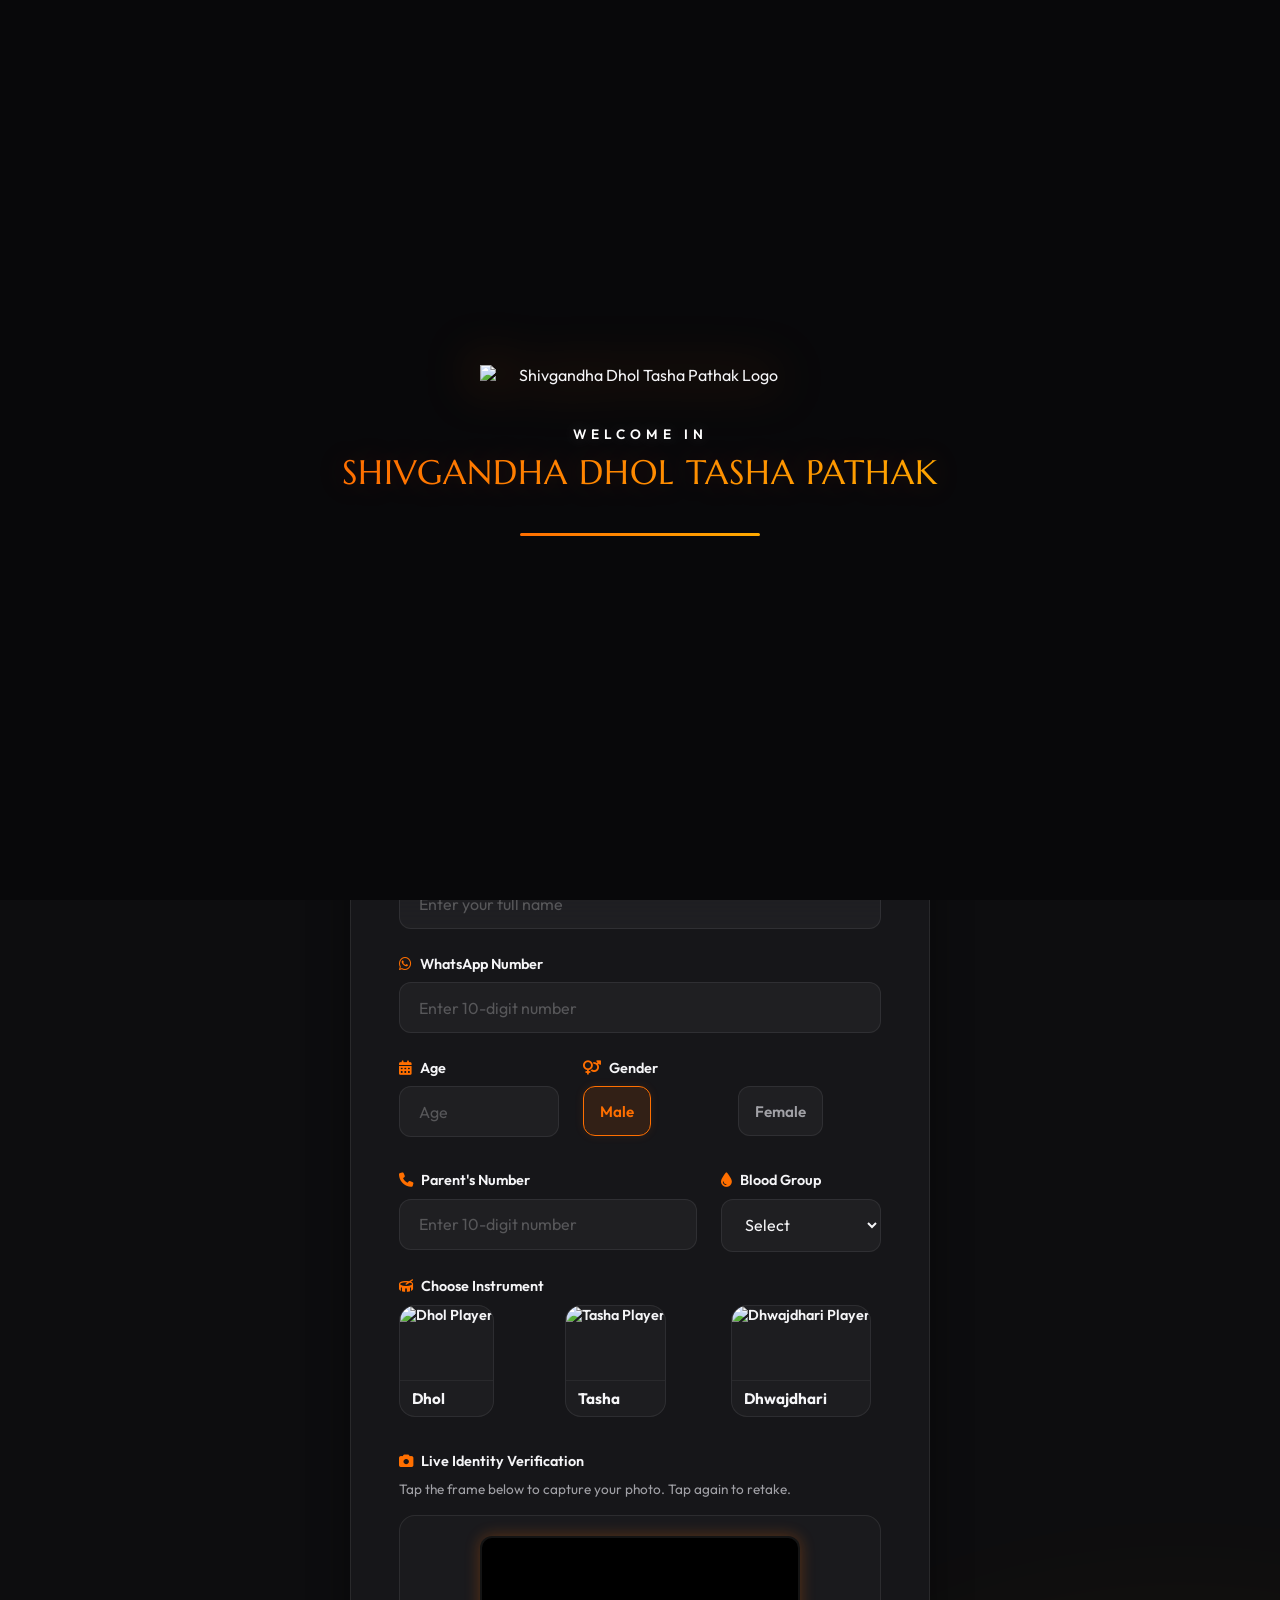
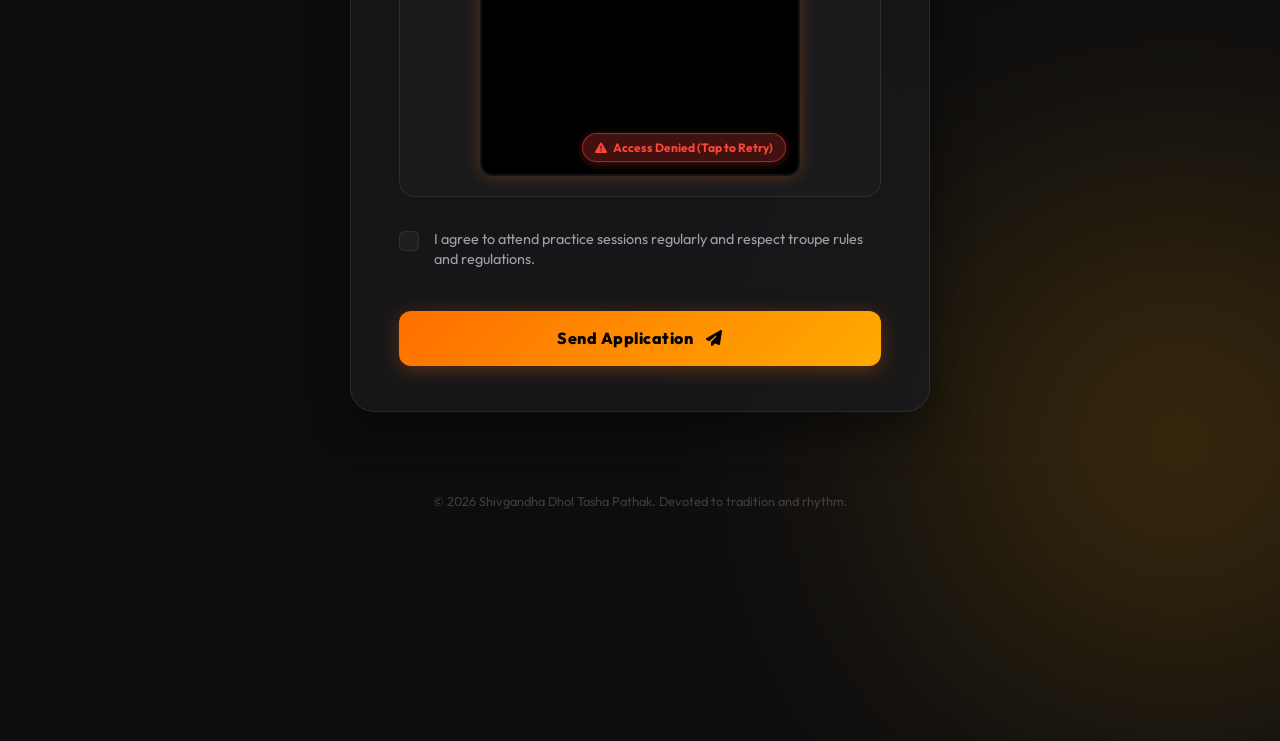
==== commit 23463738: "style: implement blur-background + contained-foreground view scaling for portrait images" ====
--- a/public/index.html
+++ b/public/index.html
@@ -64,7 +64,10 @@
                     <div class="carousel-slides">
                         <!-- Slide 1 -->
                         <div class="carousel-slide active">
-                            <img src="images/carousel-1.png" alt="Shivgandha Dhol Player">
+                            <div class="slide-image-wrapper">
+                                <img src="images/carousel-1.png" alt="Shivgandha Dhol Player" class="slide-blur-bg">
+                                <img src="images/carousel-1.png" alt="Shivgandha Dhol Player" class="slide-main-fg">
+                            </div>
                             <div class="slide-overlay">
                                 <div class="slide-content">
                                     <span class="slide-tag"><i class="fa-solid fa-fire"></i> Saffron Energy</span>
@@ -76,7 +79,10 @@
 
                         <!-- Slide 2 -->
                         <div class="carousel-slide">
-                            <img src="images/carousel-2.png" alt="Shivgandha Tasha Player">
+                            <div class="slide-image-wrapper">
+                                <img src="images/carousel-2.png" alt="Shivgandha Tasha Player" class="slide-blur-bg">
+                                <img src="images/carousel-2.png" alt="Shivgandha Tasha Player" class="slide-main-fg">
+                            </div>
                             <div class="slide-overlay">
                                 <div class="slide-content">
                                     <span class="slide-tag"><i class="fa-solid fa-drum"></i> Rhythmic Beats</span>
@@ -88,7 +94,10 @@
 
                         <!-- Slide 3 -->
                         <div class="carousel-slide">
-                            <img src="images/carousel-3.png" alt="Shivgandha Troupe Member">
+                            <div class="slide-image-wrapper">
+                                <img src="images/carousel-3.png" alt="Shivgandha Troupe Member" class="slide-blur-bg">
+                                <img src="images/carousel-3.png" alt="Shivgandha Troupe Member" class="slide-main-fg">
+                            </div>
                             <div class="slide-overlay">
                                 <div class="slide-content">
                                     <span class="slide-tag"><i class="fa-solid fa-award"></i> Cultural Legacy</span>
@@ -100,7 +109,10 @@
 
                         <!-- Slide 4 -->
                         <div class="carousel-slide">
-                            <img src="images/carousel-4.png" alt="Shivgandha Narayanakar Dhol">
+                            <div class="slide-image-wrapper">
+                                <img src="images/carousel-4.png" alt="Shivgandha Narayanakar Dhol" class="slide-blur-bg">
+                                <img src="images/carousel-4.png" alt="Shivgandha Narayanakar Dhol" class="slide-main-fg">
+                            </div>
                             <div class="slide-overlay">
                                 <div class="slide-content">
                                     <span class="slide-tag"><i class="fa-solid fa-meteor"></i> Power of Beats</span>
@@ -112,7 +124,10 @@
 
                         <!-- Slide 5 -->
                         <div class="carousel-slide">
-                            <img src="images/carousel-5.png" alt="Shivgandha Women Dhol Pathak">
+                            <div class="slide-image-wrapper">
+                                <img src="images/carousel-5.png" alt="Shivgandha Women Dhol Pathak" class="slide-blur-bg">
+                                <img src="images/carousel-5.png" alt="Shivgandha Women Dhol Pathak" class="slide-main-fg">
+                            </div>
                             <div class="slide-overlay">
                                 <div class="slide-content">
                                     <span class="slide-tag"><i class="fa-solid fa-users"></i> Unity & Pride</span>
--- a/public/style.css
+++ b/public/style.css
@@ -1191,31 +1191,28 @@
    ========================================================================== */
 
 .homepage-layout {
-    display: grid;
-    grid-template-columns: 1.1fr 0.9fr;
-    gap: 3.5rem;
-    max-width: 1200px;
-    width: 100%;
-    align-items: stretch;
+    display: flex;
+    flex-direction: column;
+    gap: 2rem;
+    max-width: 580px; /* Aligns exactly with the enrollment-card width */
+    width: 100%;
+    align-items: center;
     z-index: 10;
 }
 
 .carousel-section {
-    display: flex;
-    flex-direction: column;
-    justify-content: center;
+    width: 100%;
     position: relative;
 }
 
 .hero-carousel {
     position: relative;
     width: 100%;
-    height: 100%;
-    min-height: 600px;
-    border-radius: 28px;
+    height: 440px; /* Increased to 440px to showcase portrait images beautifully */
+    border-radius: 24px;
     overflow: hidden;
     border: 1px solid var(--border-color);
-    box-shadow: 0 25px 50px -12px rgba(0, 0, 0, 0.6);
+    box-shadow: 0 20px 40px rgba(0, 0, 0, 0.4);
     background: #050507;
 }
 
@@ -1243,16 +1240,43 @@
     z-index: 2;
 }
 
-.carousel-slide img {
+.slide-image-wrapper {
+    position: relative;
     width: 100%;
     height: 100%;
+    overflow: hidden;
+    background: #050507;
+}
+
+.slide-blur-bg {
+    position: absolute;
+    top: -10%;
+    left: -10%;
+    width: 120%;
+    height: 120%;
     object-fit: cover;
-    object-position: center;
+    filter: blur(22px) brightness(0.32); /* Darker blurred background for high text legibility */
+    z-index: 1;
+    pointer-events: none;
+    transform: scale(1.05);
+    transition: transform 6s ease;
+}
+
+.slide-main-fg {
+    position: relative;
+    width: 100%;
+    height: 100%;
+    object-fit: contain; /* Displays the vertical photos fully without any crops */
+    z-index: 2;
     transform: scale(1.03);
     transition: transform 6s ease;
 }
 
-.carousel-slide.active img {
+.carousel-slide.active .slide-blur-bg {
+    transform: scale(1);
+}
+
+.carousel-slide.active .slide-main-fg {
     transform: scale(1);
 }
 
@@ -1262,26 +1286,26 @@
     bottom: 0;
     left: 0;
     width: 100%;
-    height: 55%;
+    height: 60%;
     background: linear-gradient(
         to top,
-        rgba(13, 13, 15, 0.98) 0%,
-        rgba(13, 13, 15, 0.8) 45%,
-        rgba(13, 13, 15, 0.3) 75%,
+        rgba(13, 13, 15, 0.96) 0%,
+        rgba(13, 13, 15, 0.75) 50%,
+        rgba(13, 13, 15, 0.2) 80%,
         transparent 100%
     );
     display: flex;
     align-items: flex-end;
-    padding: 3.5rem 3rem;
+    padding: 2rem;
     box-sizing: border-box;
     z-index: 3;
 }
 
 .slide-content {
     max-width: 100%;
-    transform: translateY(20px);
+    transform: translateY(15px);
     opacity: 0;
-    transition: transform 0.6s cubic-bezier(0.34, 1.56, 0.64, 1) 0.2s, opacity 0.6s ease 0.2s;
+    transition: transform 0.5s cubic-bezier(0.34, 1.56, 0.64, 1) 0.2s, opacity 0.5s ease 0.2s;
 }
 
 .carousel-slide.active .slide-content {
@@ -1292,35 +1316,35 @@
 .slide-tag {
     display: inline-flex;
     align-items: center;
-    gap: 0.5rem;
+    gap: 0.4rem;
     background: rgba(255, 111, 0, 0.15);
     border: 1px solid rgba(255, 111, 0, 0.4);
     color: #ff8533;
-    padding: 0.35rem 0.9rem;
+    padding: 0.25rem 0.75rem;
     border-radius: 50px;
-    font-size: 0.75rem;
+    font-size: 0.7rem;
     font-weight: 700;
-    letter-spacing: 2px;
-    margin-bottom: 1rem;
+    letter-spacing: 1.5px;
+    margin-bottom: 0.5rem;
     text-transform: uppercase;
-    box-shadow: 0 4px 12px rgba(255, 111, 0, 0.1);
+    box-shadow: 0 4px 10px rgba(255, 111, 0, 0.1);
 }
 
 .slide-content h3 {
     font-family: var(--font-heading);
-    font-size: 2.4rem;
+    font-size: 1.8rem; /* Scaled down for the new compact height */
     font-weight: bold;
     color: var(--text-primary);
-    margin-bottom: 0.75rem;
+    margin-bottom: 0.4rem;
     letter-spacing: 1px;
-    line-height: 1.2;
+    line-height: 1.25;
 }
 
 .slide-content p {
     color: var(--text-secondary);
-    font-size: 1rem;
-    line-height: 1.6;
-    max-width: 90%;
+    font-size: 0.88rem; /* Scaled down for compact height */
+    line-height: 1.5;
+    max-width: 100%;
 }
 
 /* Glassmorphic Arrow Controls */
@@ -1328,8 +1352,8 @@
     position: absolute;
     top: 50%;
     transform: translateY(-50%);
-    width: 48px;
-    height: 48px;
+    width: 40px;
+    height: 40px;
     border-radius: 50%;
     background: rgba(255, 255, 255, 0.03);
     backdrop-filter: blur(12px);
@@ -1341,7 +1365,7 @@
     align-items: center;
     cursor: pointer;
     z-index: 10;
-    font-size: 1.1rem;
+    font-size: 0.95rem;
     transition: all 0.3s cubic-bezier(0.4, 0, 0.2, 1);
 }
 
@@ -1349,15 +1373,15 @@
     background: var(--saffron);
     border-color: var(--saffron);
     color: #fff;
-    box-shadow: 0 0 20px var(--saffron-glow);
+    box-shadow: 0 0 15px var(--saffron-glow);
 }
 
 .carousel-control.prev {
-    left: 24px;
+    left: 16px;
 }
 
 .carousel-control.next {
-    right: 24px;
+    right: 16px;
 }
 
 /* Progress Bar for Autoplay Timer */
@@ -1366,7 +1390,7 @@
     bottom: 0;
     left: 0;
     width: 100%;
-    height: 4px;
+    height: 3px;
     background: rgba(255, 255, 255, 0.06);
     z-index: 10;
 }
@@ -1381,15 +1405,15 @@
 /* Slide Indicators */
 .carousel-indicators {
     position: absolute;
-    bottom: 24px;
-    right: 32px;
-    display: flex;
-    gap: 8px;
+    bottom: 18px;
+    right: 20px;
+    display: flex;
+    gap: 6px;
     z-index: 10;
 }
 
 .indicator {
-    width: 18px;
+    width: 14px;
     height: 4px;
     border-radius: 4px;
     background: rgba(255, 255, 255, 0.15);
@@ -1403,64 +1427,49 @@
 
 .indicator.active {
     background: var(--saffron);
-    width: 36px;
-    box-shadow: 0 0 10px var(--saffron-glow);
+    width: 28px;
+    box-shadow: 0 0 8px var(--saffron-glow);
 }
 
 /* Responsive Breakpoints */
-@media (max-width: 1100px) {
+@media (max-width: 600px) {
     .homepage-layout {
-        grid-template-columns: 1fr;
-        gap: 3rem;
-        max-width: 620px;
-    }
-
-    .carousel-section {
-        order: -1; /* Keep carousel at the top */
-    }
-
+        gap: 1.5rem;
+    }
     .hero-carousel {
-        min-height: 480px;
-        aspect-ratio: 16/10;
-    }
-}
-
-@media (max-width: 600px) {
-    .hero-carousel {
-        min-height: 380px;
+        height: 330px; /* Even smaller for mobile screens */
         border-radius: 20px;
     }
-
     .slide-overlay {
-        padding: 2rem 1.5rem;
+        padding: 1.5rem;
+        height: 70%;
     }
 
     .slide-content h3 {
-        font-size: 1.8rem;
+        font-size: 1.5rem;
     }
 
     .slide-content p {
-        font-size: 0.9rem;
-        max-width: 100%;
+        font-size: 0.82rem;
     }
 
     .carousel-control {
-        width: 40px;
-        height: 40px;
-        font-size: 0.95rem;
+        width: 36px;
+        height: 36px;
+        font-size: 0.85rem;
     }
 
     .carousel-control.prev {
-        left: 12px;
+        left: 10px;
     }
 
     .carousel-control.next {
-        right: 12px;
+        right: 10px;
     }
 
     .carousel-indicators {
-        bottom: 16px;
-        right: 20px;
-    }
-}
-
+        bottom: 14px;
+        right: 16px;
+    }
+}
+
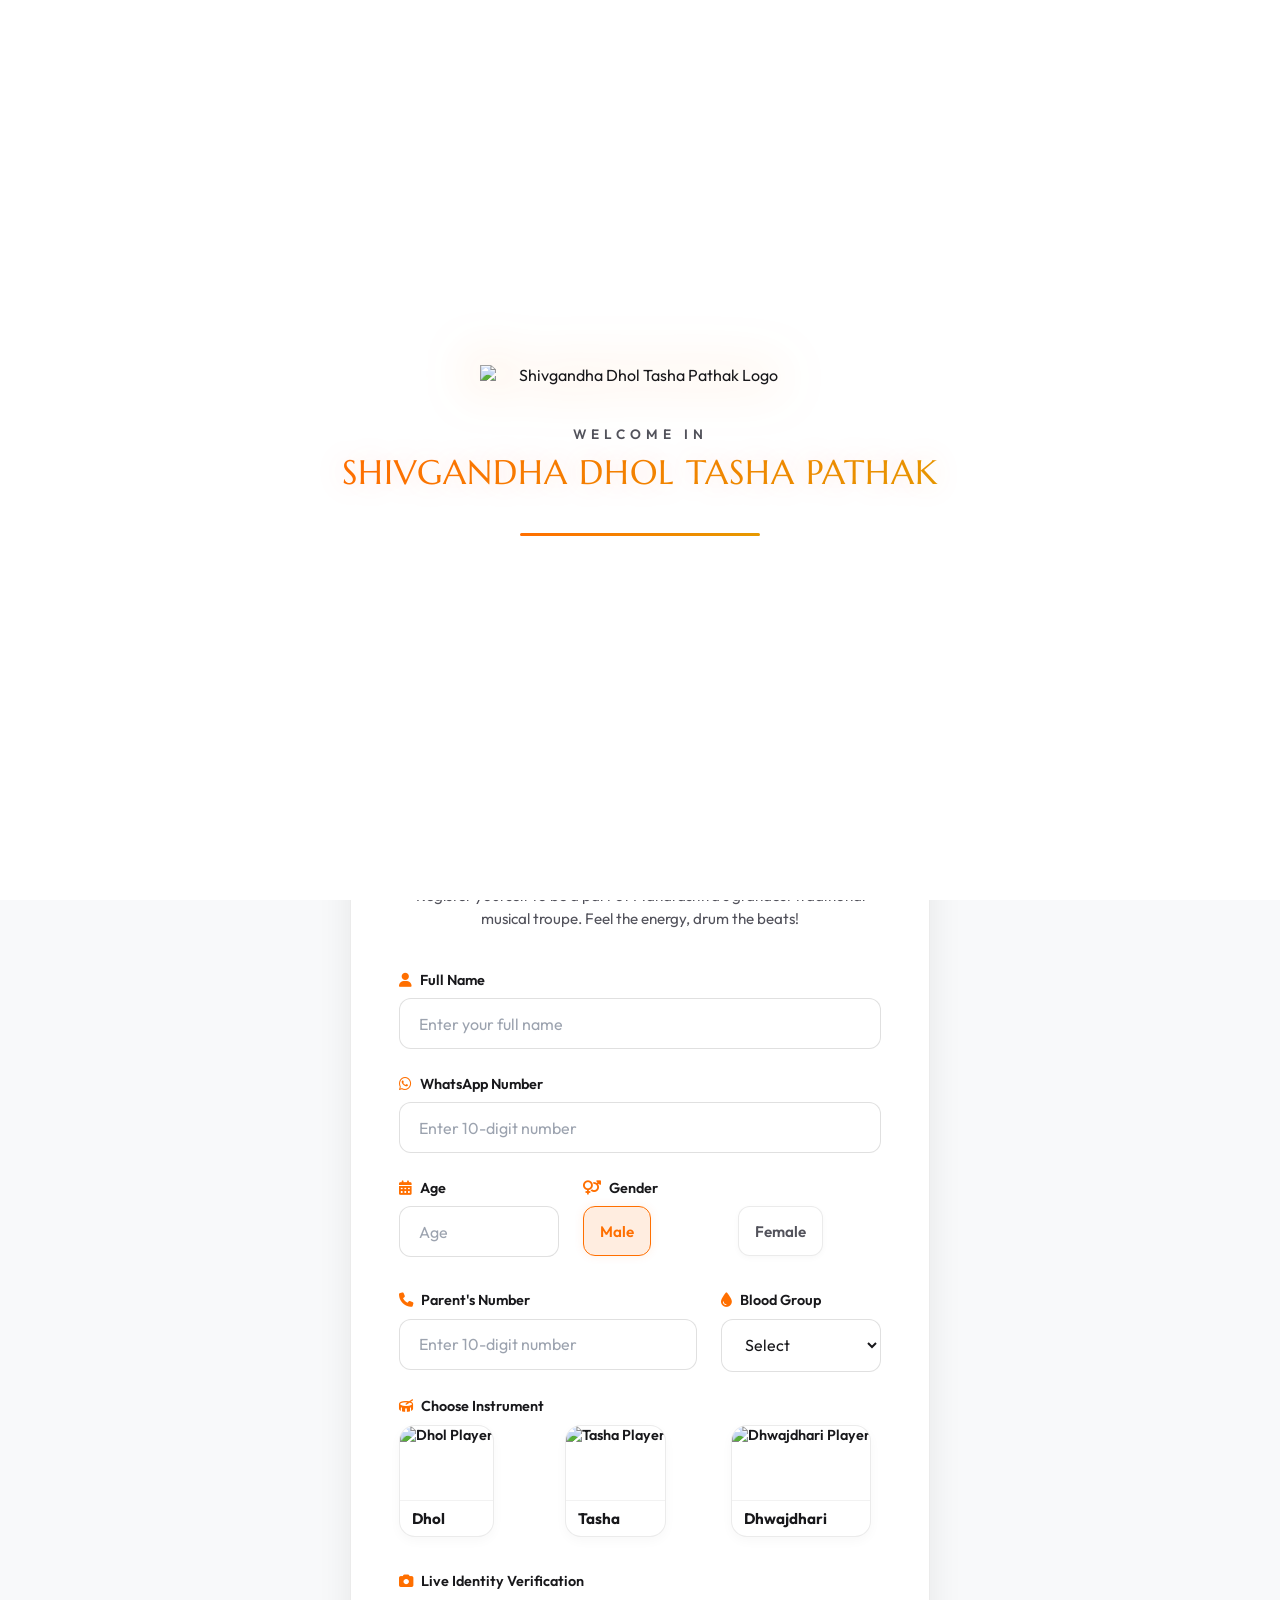
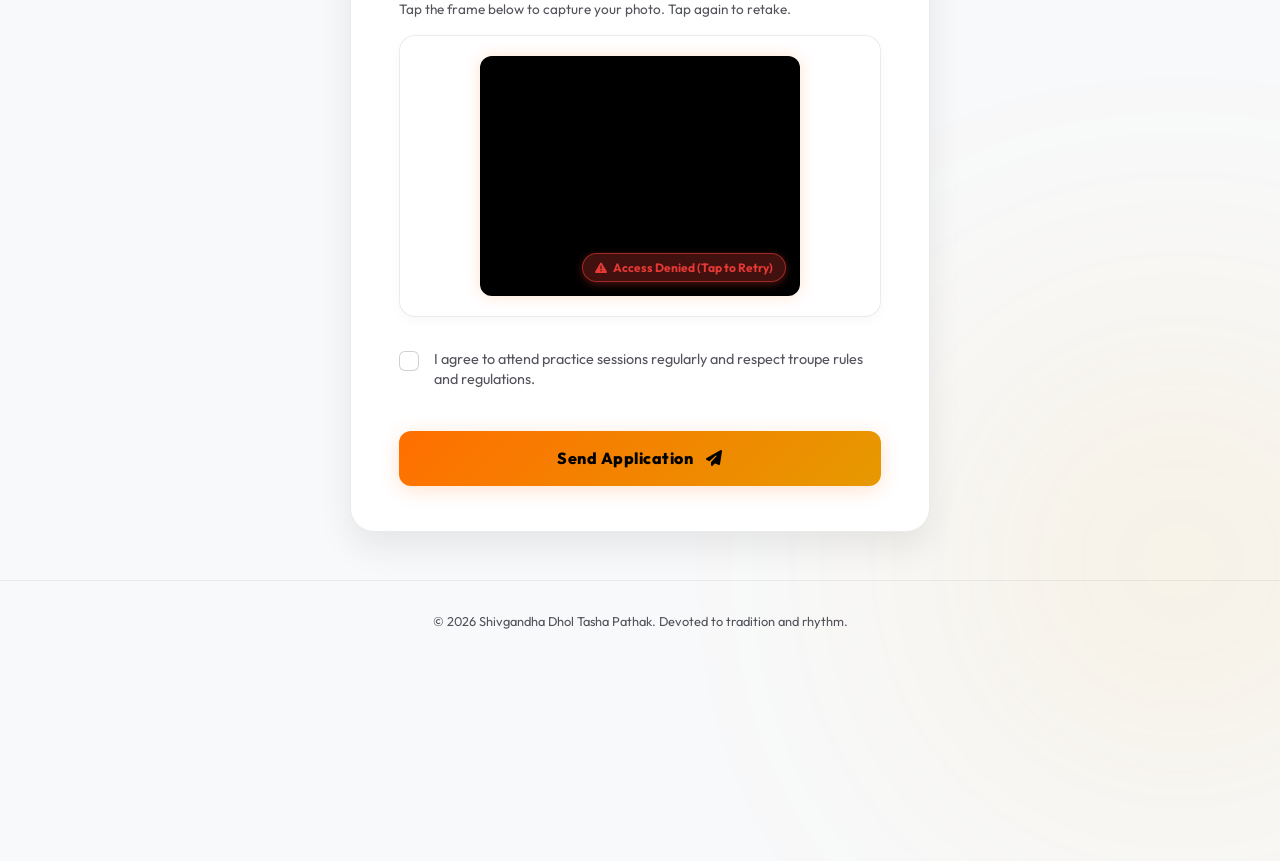
==== commit f94cb68d: "Add new photo slide to homepage carousel" ====
--- a/public/index.html
+++ b/public/index.html
@@ -136,6 +136,21 @@
                                 </div>
                             </div>
                         </div>
+
+                        <!-- Slide 6 -->
+                        <div class="carousel-slide">
+                            <div class="slide-image-wrapper">
+                                <img src="images/carousel-6.jpg" alt="Shivgandha Dhol Tasha Player" class="slide-blur-bg">
+                                <img src="images/carousel-6.jpg" alt="Shivgandha Dhol Tasha Player" class="slide-main-fg">
+                            </div>
+                            <div class="slide-overlay">
+                                <div class="slide-content">
+                                    <span class="slide-tag"><i class="fa-solid fa-heart"></i> Passion & Pride</span>
+                                    <h3>Beats of Tradition</h3>
+                                    <p>Dedicated members bringing passion, rhythm, and traditional grandeur to every performance.</p>
+                                </div>
+                            </div>
+                        </div>
                     </div>
                     
                     <!-- Navigation Controls -->
@@ -158,6 +173,7 @@
                         <span class="indicator" data-slide="2"></span>
                         <span class="indicator" data-slide="3"></span>
                         <span class="indicator" data-slide="4"></span>
+                        <span class="indicator" data-slide="5"></span>
                     </div>
                 </div>
             </div>
--- a/public/style.css
+++ b/public/style.css
@@ -1,19 +1,19 @@
 /* Base Variables & Theme */
 :root {
-    --bg-dark: #0d0d0f;
-    --card-bg: rgba(26, 26, 30, 0.75);
-    --border-color: rgba(255, 255, 255, 0.08);
-    --text-primary: #f5f5f7;
-    --text-secondary: #a1a1a6;
+    --bg-dark: #f8f9fa;
+    --card-bg: #ffffff;
+    --border-color: rgba(0, 0, 0, 0.08);
+    --text-primary: #18181b;
+    --text-secondary: #52525b;
     
     /* Troupe Colors */
     --saffron: #ff6f00;
-    --saffron-glow: rgba(255, 111, 0, 0.3);
-    --gold: #ffaa00;
-    --gold-glow: rgba(255, 170, 0, 0.15);
+    --saffron-glow: rgba(255, 111, 0, 0.2);
+    --gold: #e69900;
+    --gold-glow: rgba(230, 153, 0, 0.15);
     
-    --success-green: #30d158;
-    --error-red: #ff453a;
+    --success-green: #24b24b;
+    --error-red: #e53935;
     
     --font-primary: 'Outfit', sans-serif;
     --font-heading: 'Marcellus', serif;
@@ -46,7 +46,7 @@
     filter: blur(140px);
     pointer-events: none;
     z-index: 0;
-    opacity: 0.45;
+    opacity: 0.2;
 }
 
 .orange-glow {
@@ -70,7 +70,7 @@
 
 /* Navigation Bar */
 nav {
-    background: rgba(13, 13, 15, 0.8);
+    background: rgba(255, 255, 255, 0.85);
     backdrop-filter: blur(12px);
     -webkit-backdrop-filter: blur(12px);
     border-bottom: 1px solid var(--border-color);
@@ -117,7 +117,7 @@
 .admin-link {
     text-decoration: none;
     color: var(--text-primary);
-    background: rgba(255, 255, 255, 0.05);
+    background: rgba(0, 0, 0, 0.04);
     padding: 0.5rem 1.2rem;
     border-radius: 50px;
     border: 1px solid var(--border-color);
@@ -155,7 +155,7 @@
     width: 100%;
     max-width: 580px;
     padding: 2.8rem 3rem;
-    box-shadow: 0 20px 40px rgba(0, 0, 0, 0.4);
+    box-shadow: 0 15px 35px rgba(0, 0, 0, 0.08);
     position: relative;
     overflow: hidden;
 }
@@ -224,8 +224,8 @@
 .input-group input[type="number"],
 .input-group input[type="tel"],
 .input-group select {
-    background: rgba(255, 255, 255, 0.04);
-    border: 1px solid var(--border-color);
+    background: #ffffff;
+    border: 1px solid rgba(0, 0, 0, 0.12);
     border-radius: 12px;
     padding: 0.9rem 1.2rem;
     color: var(--text-primary);
@@ -238,14 +238,14 @@
 .input-group input[type="text"]::placeholder,
 .input-group input[type="number"]::placeholder,
 .input-group input[type="tel"]::placeholder {
-    color: rgba(255, 255, 255, 0.25);
+    color: #9ca3af;
 }
 
 .input-group input[type="text"]:focus,
 .input-group input[type="number"]:focus,
 .input-group input[type="tel"]:focus,
 .input-group select:focus {
-    background: rgba(255, 255, 255, 0.07);
+    background: #ffffff;
     border-color: var(--saffron);
     box-shadow: 0 0 0 4px var(--saffron-glow);
 }
@@ -292,7 +292,7 @@
     display: flex;
     justify-content: center;
     align-items: center;
-    background: rgba(255, 255, 255, 0.04);
+    background: #ffffff;
     border: 1px solid var(--border-color);
     color: var(--text-secondary);
     border-radius: 12px;
@@ -302,6 +302,7 @@
     text-align: center;
     transition: all 0.3s cubic-bezier(0.4, 0, 0.2, 1);
     user-select: none;
+    box-shadow: 0 2px 6px rgba(0, 0, 0, 0.03);
 }
 
 .gender-radio input[type="radio"]:checked + .radio-btn {
@@ -333,7 +334,7 @@
 }
 
 .instrument-card-content {
-    background: rgba(255, 255, 255, 0.03);
+    background: #ffffff;
     border: 1px solid var(--border-color);
     border-radius: 16px;
     overflow: hidden;
@@ -342,10 +343,11 @@
     height: 100%;
     display: flex;
     flex-direction: column;
+    box-shadow: 0 4px 12px rgba(0, 0, 0, 0.03);
 }
 
 .instrument-card-option:hover .instrument-card-content {
-    background: rgba(255, 255, 255, 0.06);
+    background: #fcfcfd;
     border-color: rgba(255, 111, 0, 0.4);
     transform: translateY(-2px);
 }
@@ -355,7 +357,7 @@
     height: 75px; /* Decreased size */
     overflow: hidden;
     position: relative;
-    border-bottom: 1px solid rgba(255, 255, 255, 0.05);
+    border-bottom: 1px solid rgba(0, 0, 0, 0.05);
 }
 
 .instrument-image-container img {
@@ -392,7 +394,7 @@
     position: absolute;
     top: 8px;
     right: 8px;
-    background: rgba(13, 13, 15, 0.85);
+    background: #ffffff;
     border-radius: 50%;
     width: 24px;
     height: 24px;
@@ -421,9 +423,9 @@
 .instrument-card-option input[type="radio"]:checked + .instrument-card-content .checked-badge {
     opacity: 1;
     transform: scale(1);
-    color: var(--saffron);
+    color: #ffffff;
     border-color: var(--saffron);
-    background: #000;
+    background: var(--saffron);
 }
 
 /* Checkbox (Terms and Conditions) */
@@ -458,15 +460,15 @@
     left: 0;
     height: 1.25rem;
     width: 1.25rem;
-    background-color: rgba(255, 255, 255, 0.04);
-    border: 1px solid var(--border-color);
+    background-color: #ffffff;
+    border: 1px solid rgba(0, 0, 0, 0.18);
     border-radius: 6px;
     transition: all 0.3s ease;
 }
 
 .checkbox-container:hover input ~ .checkmark {
-    background-color: rgba(255, 255, 255, 0.08);
-    border-color: rgba(255, 255, 255, 0.2);
+    background-color: #f4f4f5;
+    border-color: rgba(0, 0, 0, 0.3);
 }
 
 .checkbox-container input:checked ~ .checkmark {
@@ -563,7 +565,7 @@
     left: 0;
     width: 100%;
     height: 100%;
-    background: rgba(13, 13, 15, 0.85);
+    background: rgba(255, 255, 255, 0.82);
     backdrop-filter: blur(12px);
     -webkit-backdrop-filter: blur(12px);
     z-index: 1000;
@@ -588,7 +590,7 @@
     width: 90%;
     padding: 3rem 2rem;
     text-align: center;
-    box-shadow: 0 30px 60px rgba(0, 0, 0, 0.5);
+    box-shadow: 0 20px 50px rgba(0, 0, 0, 0.12);
     transform: scale(0.85);
     transition: transform 0.4s cubic-bezier(0.34, 1.56, 0.64, 1);
     position: relative;
@@ -663,7 +665,7 @@
 }
 
 .modal-close-btn {
-    background: rgba(255, 255, 255, 0.05);
+    background: rgba(0, 0, 0, 0.04);
     border: 1px solid var(--border-color);
     color: var(--text-primary);
     font-size: 0.95rem;
@@ -686,9 +688,9 @@
 footer {
     text-align: center;
     padding: 2rem;
-    color: rgba(255, 255, 255, 0.2);
+    color: var(--text-secondary);
     font-size: 0.8rem;
-    border-top: 1px solid rgba(255, 255, 255, 0.02);
+    border-top: 1px solid rgba(0, 0, 0, 0.06);
     margin-top: auto;
     z-index: 10;
 }
@@ -806,7 +808,7 @@
     left: 0;
     width: 100vw;
     height: 100vh;
-    background: #08080a;
+    background: #ffffff;
     display: flex;
     justify-content: center;
     align-items: center;
@@ -860,8 +862,7 @@
     font-weight: 600;
     text-transform: uppercase;
     letter-spacing: 5px;
-    color: #ffffff;
-    text-shadow: 0 0 15px rgba(255, 255, 255, 0.2);
+    color: var(--text-secondary);
     animation: fade-up-text 1.2s cubic-bezier(0.25, 1, 0.5, 1) forwards;
     opacity: 0;
     transform: translateY(15px);
@@ -884,7 +885,7 @@
 .preloader-bar {
     width: 240px;
     height: 3px;
-    background: rgba(255, 255, 255, 0.05);
+    background: rgba(0, 0, 0, 0.06);
     border-radius: 50px;
     overflow: hidden;
     margin-top: 1rem;
@@ -964,7 +965,7 @@
 }
 
 .camera-widget-container {
-    background: rgba(255, 255, 255, 0.02);
+    background: #ffffff;
     border: 1px solid var(--border-color);
     border-radius: 16px;
     padding: 1.25rem;
@@ -974,6 +975,7 @@
     gap: 1.25rem;
     position: relative;
     overflow: hidden;
+    box-shadow: 0 4px 12px rgba(0, 0, 0, 0.03);
 }
 
 .video-preview-wrapper,
@@ -989,7 +991,7 @@
     display: flex;
     justify-content: center;
     align-items: center;
-    box-shadow: inset 0 0 20px rgba(0, 0, 0, 0.8);
+    box-shadow: inset 0 0 20px rgba(0, 0, 0, 0.5);
     transition: all 0.3s ease;
 }
 
@@ -1058,7 +1060,7 @@
     left: 0;
     width: 100%;
     height: 100%;
-    background: rgba(13, 13, 15, 0.85);
+    background: rgba(255, 255, 255, 0.92);
     display: flex;
     flex-direction: column;
     justify-content: center;
@@ -1134,13 +1136,13 @@
 }
 
 .btn-retake {
-    background: rgba(255, 255, 255, 0.05);
+    background: rgba(0, 0, 0, 0.04);
     border: 1px solid var(--border-color);
     color: var(--text-primary);
 }
 
 .btn-retake:hover {
-    background: rgba(255, 255, 255, 0.1);
+    background: rgba(0, 0, 0, 0.08);
     transform: translateY(-2px);
 }
 
@@ -1208,12 +1210,12 @@
 .hero-carousel {
     position: relative;
     width: 100%;
-    height: 440px; /* Increased to 440px to showcase portrait images beautifully */
+    height: 560px; /* Increased to 560px to showcase portrait images beautifully */
     border-radius: 24px;
     overflow: hidden;
     border: 1px solid var(--border-color);
-    box-shadow: 0 20px 40px rgba(0, 0, 0, 0.4);
-    background: #050507;
+    box-shadow: 0 15px 35px rgba(0, 0, 0, 0.08);
+    background: #f4f4f5;
 }
 
 .carousel-slides {
@@ -1245,7 +1247,7 @@
     width: 100%;
     height: 100%;
     overflow: hidden;
-    background: #050507;
+    background: #f4f4f5;
 }
 
 .slide-blur-bg {
@@ -1255,7 +1257,7 @@
     width: 120%;
     height: 120%;
     object-fit: cover;
-    filter: blur(22px) brightness(0.32); /* Darker blurred background for high text legibility */
+    filter: blur(22px) brightness(0.9);
     z-index: 1;
     pointer-events: none;
     transform: scale(1.05);
@@ -1280,23 +1282,22 @@
     transform: scale(1);
 }
 
-/* Visual Overlay: Premium Dark-Saffron Gradient */
+/* Visual Overlay: Premium Light Gradient */
 .slide-overlay {
     position: absolute;
     bottom: 0;
     left: 0;
     width: 100%;
-    height: 60%;
+    height: 38%;
     background: linear-gradient(
         to top,
-        rgba(13, 13, 15, 0.96) 0%,
-        rgba(13, 13, 15, 0.75) 50%,
-        rgba(13, 13, 15, 0.2) 80%,
+        rgba(255, 255, 255, 0.96) 0%,
+        rgba(255, 255, 255, 0.65) 60%,
         transparent 100%
     );
     display: flex;
     align-items: flex-end;
-    padding: 2rem;
+    padding: 1.5rem 2rem 2.2rem 2rem;
     box-sizing: border-box;
     z-index: 3;
 }
@@ -1317,9 +1318,9 @@
     display: inline-flex;
     align-items: center;
     gap: 0.4rem;
-    background: rgba(255, 111, 0, 0.15);
+    background: rgba(255, 111, 0, 0.12);
     border: 1px solid rgba(255, 111, 0, 0.4);
-    color: #ff8533;
+    color: var(--saffron);
     padding: 0.25rem 0.75rem;
     border-radius: 50px;
     font-size: 0.7rem;
@@ -1355,11 +1356,11 @@
     width: 40px;
     height: 40px;
     border-radius: 50%;
-    background: rgba(255, 255, 255, 0.03);
+    background: rgba(255, 255, 255, 0.75);
     backdrop-filter: blur(12px);
     -webkit-backdrop-filter: blur(12px);
-    border: 1px solid rgba(255, 255, 255, 0.08);
-    color: rgba(255, 255, 255, 0.8);
+    border: 1px solid rgba(0, 0, 0, 0.1);
+    color: var(--text-primary);
     display: flex;
     justify-content: center;
     align-items: center;
@@ -1367,6 +1368,7 @@
     z-index: 10;
     font-size: 0.95rem;
     transition: all 0.3s cubic-bezier(0.4, 0, 0.2, 1);
+    box-shadow: 0 4px 10px rgba(0,0,0,0.06);
 }
 
 .carousel-control:hover {
@@ -1391,7 +1393,7 @@
     left: 0;
     width: 100%;
     height: 3px;
-    background: rgba(255, 255, 255, 0.06);
+    background: rgba(0, 0, 0, 0.08);
     z-index: 10;
 }
 
@@ -1416,13 +1418,13 @@
     width: 14px;
     height: 4px;
     border-radius: 4px;
-    background: rgba(255, 255, 255, 0.15);
+    background: rgba(0, 0, 0, 0.15);
     cursor: pointer;
     transition: all 0.3s cubic-bezier(0.4, 0, 0.2, 1);
 }
 
 .indicator:hover {
-    background: rgba(255, 255, 255, 0.4);
+    background: rgba(0, 0, 0, 0.35);
 }
 
 .indicator.active {
@@ -1437,12 +1439,12 @@
         gap: 1.5rem;
     }
     .hero-carousel {
-        height: 330px; /* Even smaller for mobile screens */
+        height: 420px; /* Even smaller for mobile screens */
         border-radius: 20px;
     }
     .slide-overlay {
         padding: 1.5rem;
-        height: 70%;
+        height: 48%;
     }
 
     .slide-content h3 {
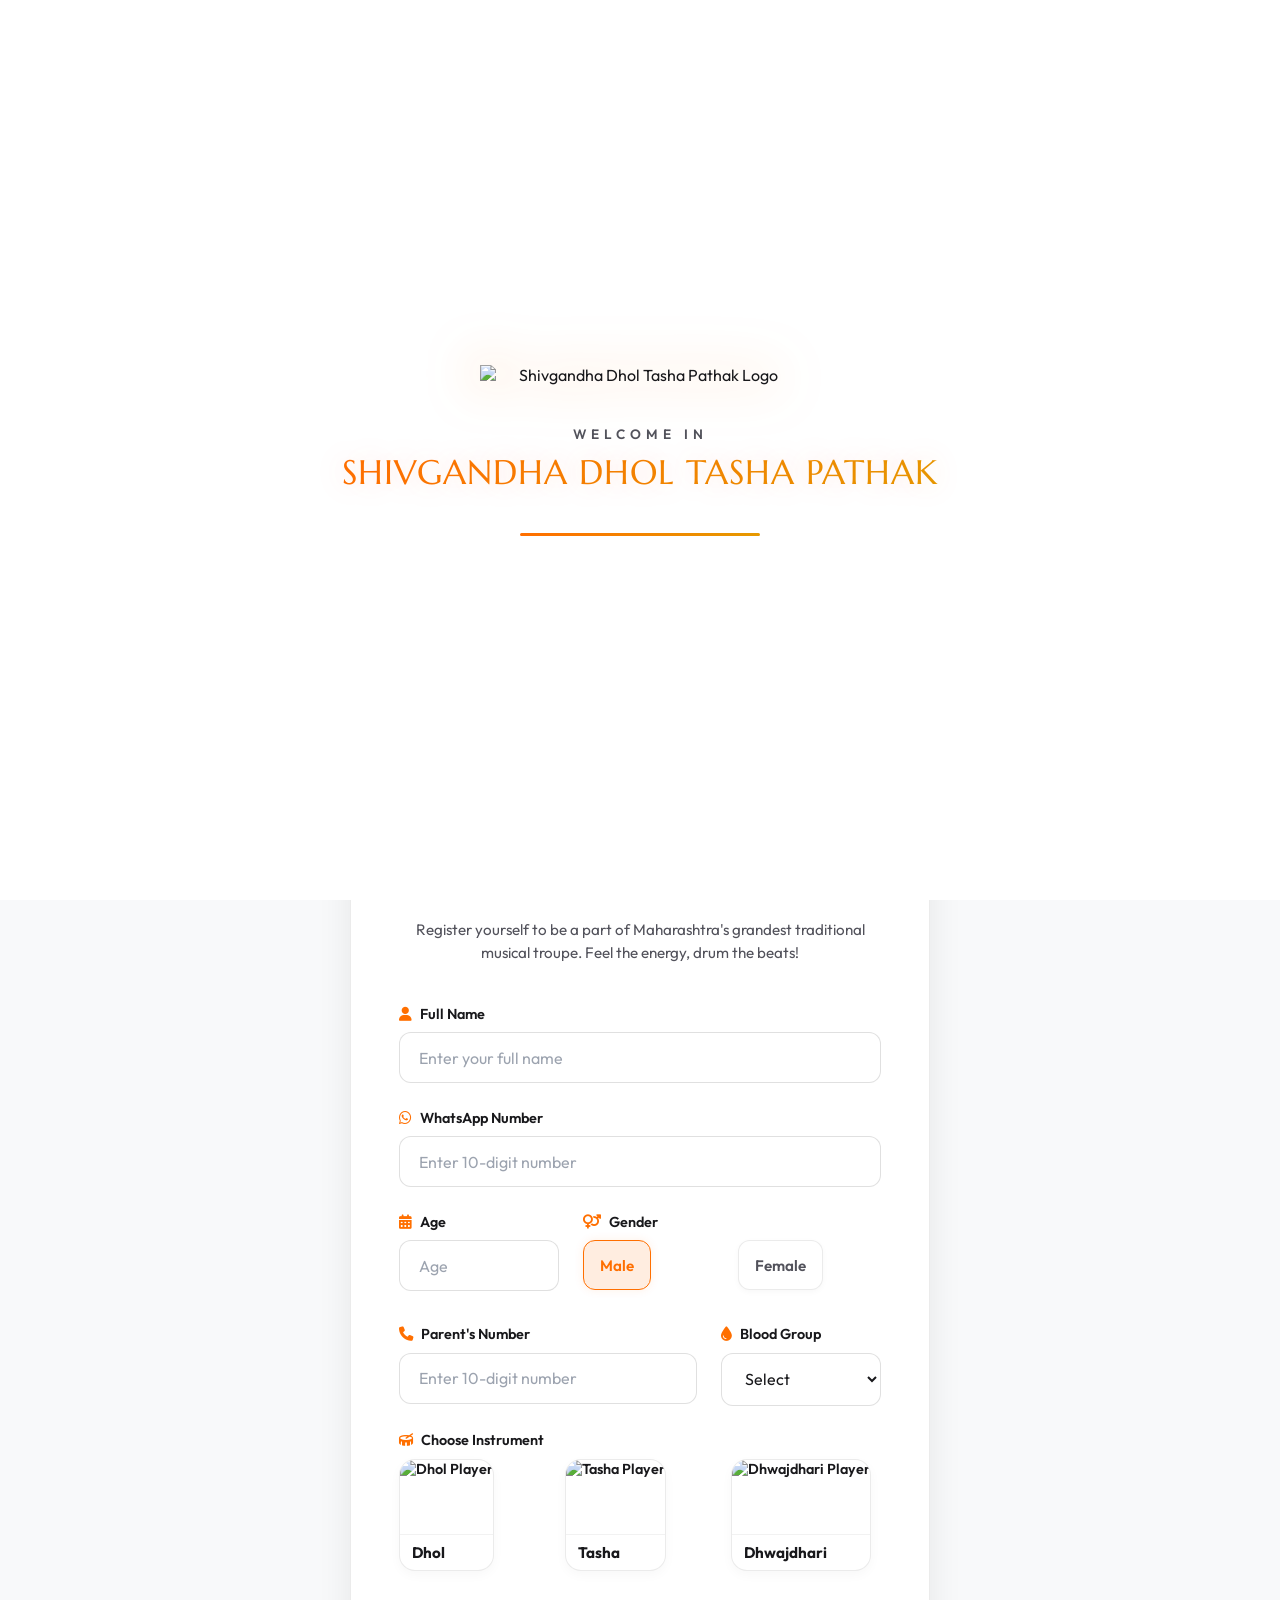
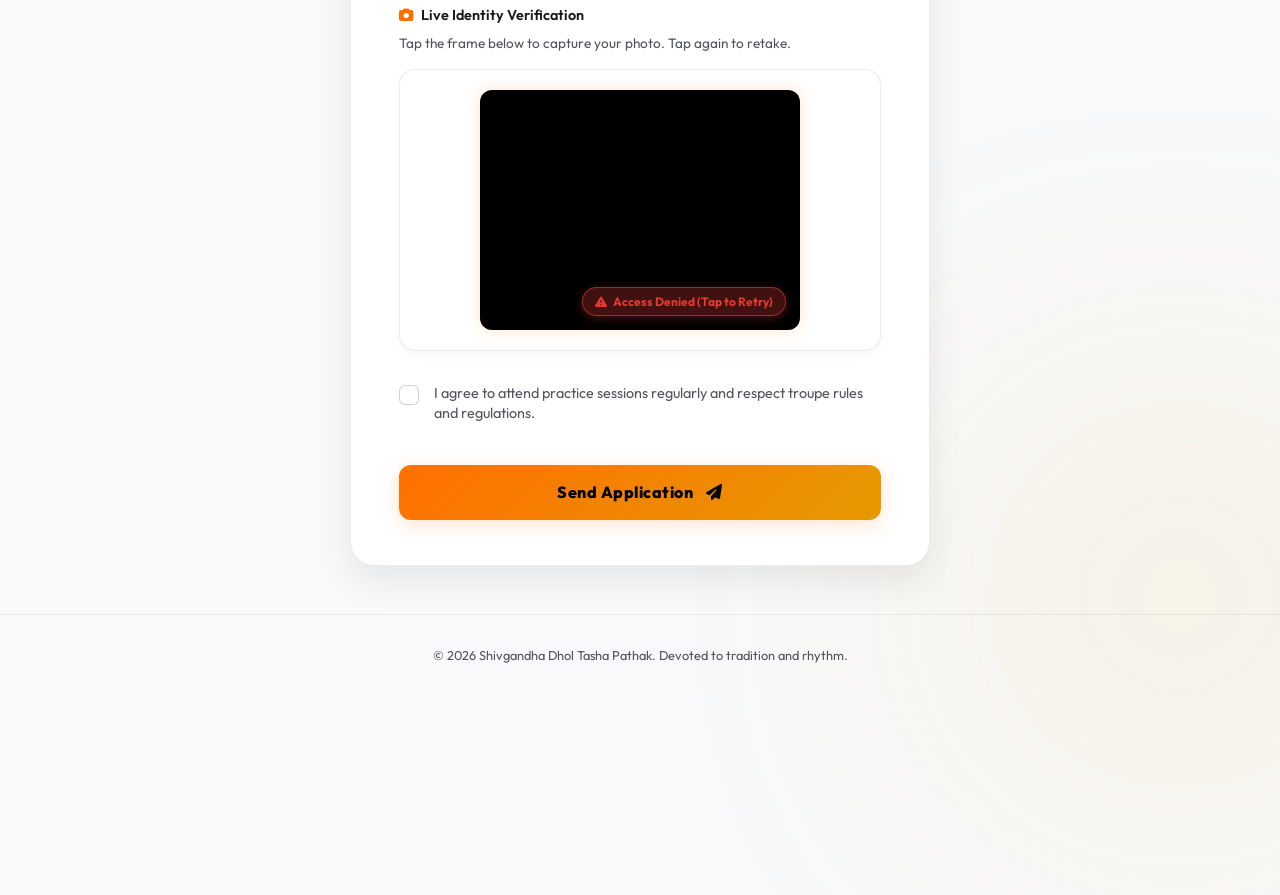
==== commit 7d3344a6: "Add Shivgandha logo reveal intro page with anti-gravity embers animation" ====
--- a/public/index.html
+++ b/public/index.html
@@ -44,13 +44,18 @@
     <!-- Navigation -->
     <nav>
         <div class="nav-container">
-            <div class="logo">
+            <a href="intro.html" class="logo" title="Replay Intro Reveal" style="text-decoration: none;">
                 <img src="images/logo.png" alt="Shivgandha Logo" class="nav-logo">
                 <span class="logo-text">SHIVGANDHA</span>
-            </div>
-            <a href="admin.html" class="admin-link">
-                <i class="fa-solid fa-user-shield"></i> <span>Admin Portal</span>
             </a>
+            <div class="nav-actions">
+                <a href="intro.html" class="intro-link" title="Replay Logo Reveal">
+                    <i class="fa-solid fa-play"></i> <span>Intro</span>
+                </a>
+                <a href="admin.html" class="admin-link">
+                    <i class="fa-solid fa-user-shield"></i> <span>Admin Portal</span>
+                </a>
+            </div>
         </div>
     </nav>
 
--- a/public/style.css
+++ b/public/style.css
@@ -114,7 +114,15 @@
     text-shadow: 0 0 30px rgba(255, 111, 0, 0.2);
 }
 
-.admin-link {
+}
+
+.nav-actions {
+    display: flex;
+    align-items: center;
+    gap: 0.75rem;
+}
+
+.admin-link, .intro-link {
     text-decoration: none;
     color: var(--text-primary);
     background: rgba(0, 0, 0, 0.04);
@@ -129,12 +137,14 @@
     gap: 0.5rem;
 }
 
-.admin-link:hover {
+.admin-link:hover, .intro-link:hover {
     background: var(--saffron);
+    color: #ffffff;
     border-color: var(--saffron);
     box-shadow: 0 4px 15px var(--saffron-glow);
     transform: translateY(-2px);
 }
+
 
 /* Main Container & Card */
 .container {
